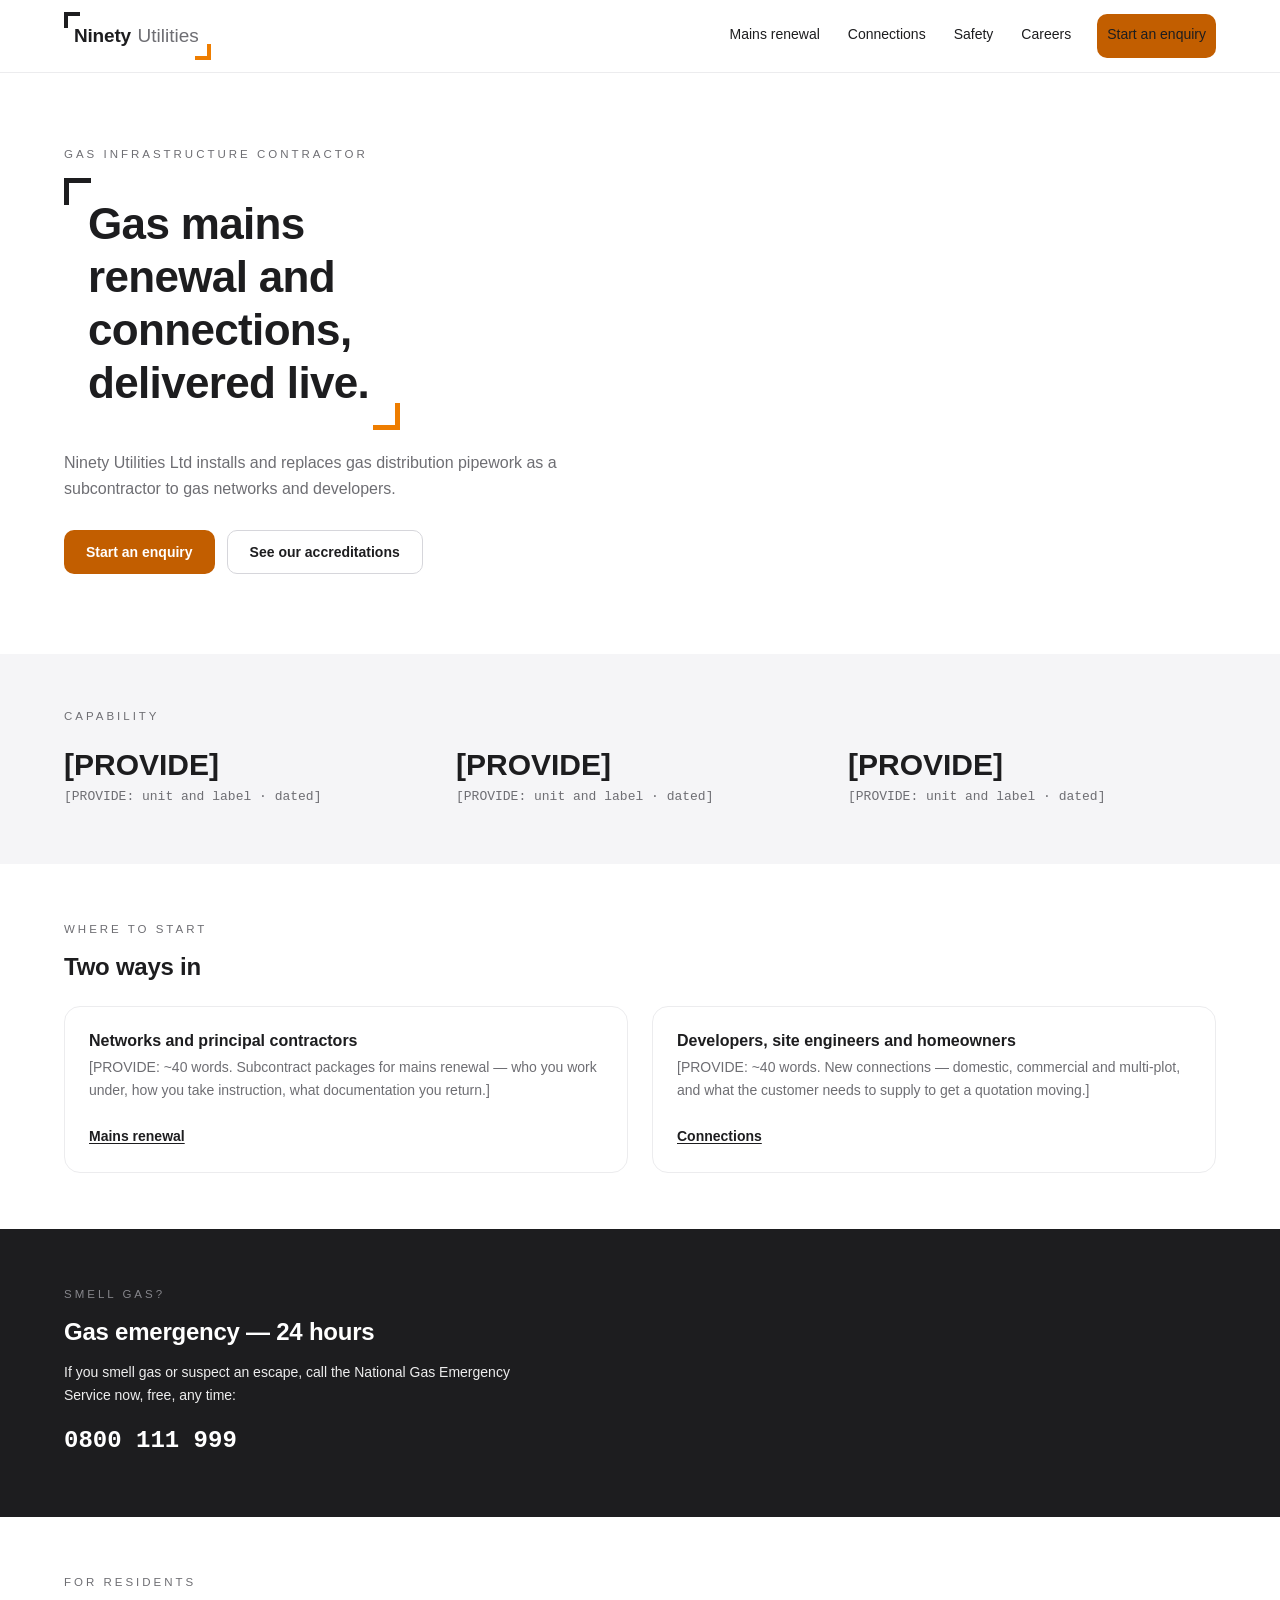
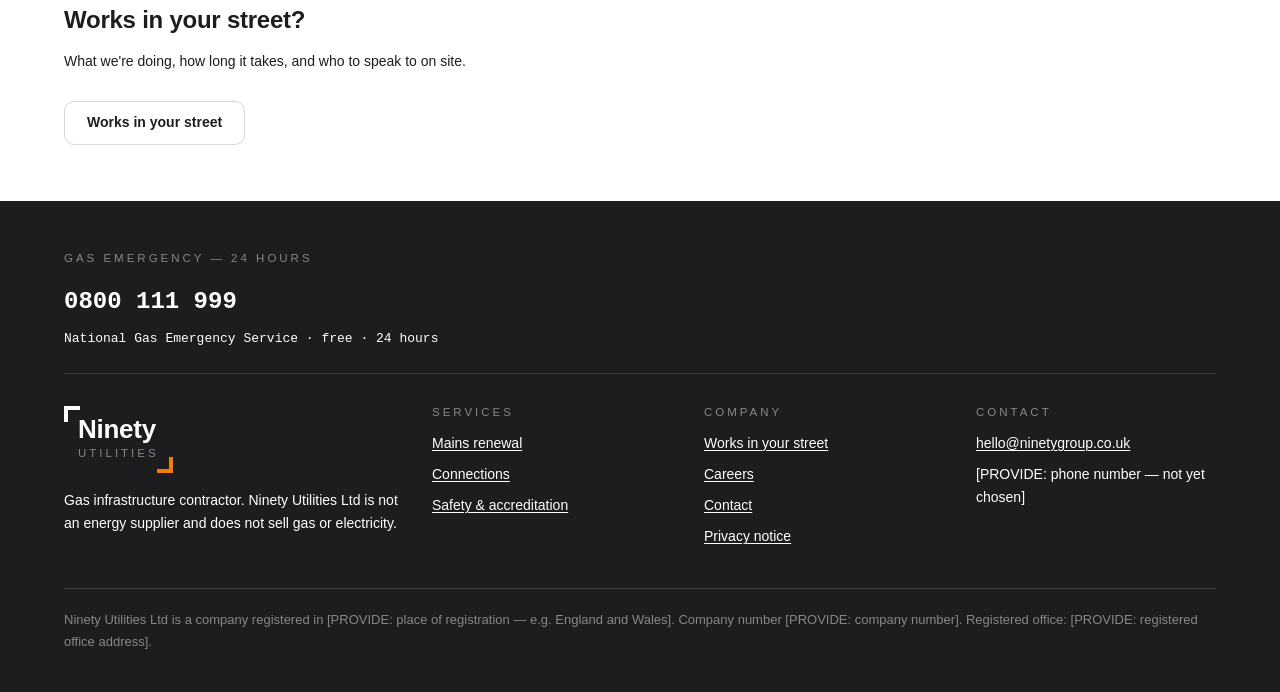
==== index.html @ c1c52b0f "Apply brand guidelines v1.0: corner mark, ink/orange palette, seven-page structure, hello@ mailbox C" ====
<!DOCTYPE html>
<html lang="en-GB">
<head>
  <meta charset="utf-8">
  <meta name="viewport" content="width=device-width, initial-scale=1">
  <title>Ninety Utilities Ltd — Gas Mains Renewal and Connections</title>
  <meta name="description" content="Ninety Utilities Ltd is a UK gas infrastructure contractor: gas mains renewal and new connections, delivered as a subcontractor to gas distribution networks and developers.">
  <link rel="canonical" href="https://ninetygroup.co.uk/">
  <link rel="icon" href="/assets/favicon.svg" type="image/svg+xml">
  <link rel="stylesheet" href="/styles.css">
  <meta property="og:type" content="website">
  <meta property="og:site_name" content="Ninety Utilities Ltd">
  <meta property="og:title" content="Ninety Utilities Ltd — Gas Mains Renewal and Connections">
  <meta property="og:description" content="UK gas infrastructure contractor: gas mains renewal and new connections, delivered as a subcontractor to gas distribution networks and developers.">
  <meta property="og:url" content="https://ninetygroup.co.uk/">
  <script type="application/ld+json">
  {
    "@context": "https://schema.org",
    "@type": "Organization",
    "name": "Ninety Utilities Ltd",
    "url": "https://ninetygroup.co.uk/",
    "email": "hello@ninetygroup.co.uk"
  }
  </script>
  <!-- JSON-LD deliberately minimal. Add "address", "telephone", "logo" and
       "legalName" once the registered office, phone number and logo files
       exist. No "sameAs" or membership claims without evidence. -->
</head>
<body>
  <a class="skip-link" href="#main">Skip to main content</a>

  <header class="site-header">
    <div class="wrap">
      <a class="lockup" href="/" aria-label="Ninety Utilities — home"><span class="n">Ninety</span><span class="u">Utilities</span></a>
      <nav class="site-nav" aria-label="Main">
        <a href="/mains-renewal.html">Mains renewal</a>
        <a href="/connections.html">Connections</a>
        <a href="/safety.html">Safety</a>
        <a href="/careers.html">Careers</a>
        <a class="btn" href="/contact.html">Start an enquiry</a>
      </nav>
    </div>
  </header>

  <main id="main">

    <!-- ============================================================
         HERO — corner-frame use 1 of 2 on this page.
         [PROVIDE: the one-line statement of what Ninety does. The
         sentence below is the example from the brand guidelines and
         is a PLACEHOLDER until you confirm it as real positioning.]
         ============================================================ -->
    <section class="hero" aria-labelledby="hero-heading">
      <div class="wrap">
        <span class="label">Gas infrastructure contractor</span>
        <div class="corner-frame">
          <h1 id="hero-heading">Gas mains renewal and connections, delivered live.</h1>
        </div>
        <p class="lead measure">
          <!-- PLACEHOLDER EXAMPLE — replace with confirmed positioning: -->
          Ninety Utilities Ltd installs and replaces gas distribution pipework
          as a subcontractor to gas networks and developers.
        </p>
        <div class="btn-row">
          <a class="btn" href="/contact.html">Start an enquiry</a>
          <a class="btn secondary" href="/safety.html">See our accreditations</a>
        </div>
      </div>
    </section>

    <!-- ============================================================
         CAPABILITY FIGURES — numerals in 800, unit/label in mono.
         [PROVIDE: 2–4 REAL, DATED figures — e.g. operatives on the
         books, diameters worked, depots. Brand rule: figures must be
         real and dated; no rounded-up marketing numbers. LEAVE THIS
         SECTION OUT ENTIRELY until real figures exist — do not launch
         with placeholders visible.]
         ============================================================ -->
    <section aria-labelledby="figures-heading">
      <div class="wrap">
        <h2 id="figures-heading" class="label" style="margin-bottom:0">Capability</h2>
        <div class="grid cols-3">
          <div class="figure">
            <span class="num">[PROVIDE]</span>
            <span class="unit">[PROVIDE: unit and label · dated]</span>
          </div>
          <div class="figure">
            <span class="num">[PROVIDE]</span>
            <span class="unit">[PROVIDE: unit and label · dated]</span>
          </div>
          <div class="figure">
            <span class="num">[PROVIDE]</span>
            <span class="unit">[PROVIDE: unit and label · dated]</span>
          </div>
        </div>
      </div>
    </section>

    <!-- ============================================================
         TWO AUDIENCE ROUTES — fixed structure per the brand guide:
         route a network operator / principal contractor one way, a
         site engineer / homeowner the other. ~40 words per card.
         ============================================================ -->
    <section class="white" aria-labelledby="routes-heading">
      <div class="wrap">
        <span class="label">Where to start</span>
        <h2 id="routes-heading">Two ways in</h2>
        <div class="grid">
          <article class="card">
            <h3>Networks and principal contractors</h3>
            <p>[PROVIDE: ~40 words. Subcontract packages for mains renewal —
               who you work under, how you take instruction, what documentation
               you return.]</p>
            <a class="cta" href="/mains-renewal.html">Mains renewal</a>
          </article>
          <article class="card">
            <h3>Developers, site engineers and homeowners</h3>
            <p>[PROVIDE: ~40 words. New connections — domestic, commercial and
               multi-plot, and what the customer needs to supply to get a
               quotation moving.]</p>
            <a class="cta" href="/connections.html">Connections</a>
          </article>
        </div>
      </div>
    </section>

    <!-- ============================================================
         EMERGENCY — the single ink section on this page.
         The escape number is the National Gas Emergency Service, not
         a company number; keep it labelled exactly that way.
         ============================================================ -->
    <section class="ink on-ink emergency" aria-labelledby="emergency-heading">
      <div class="wrap">
        <span class="label">Smell gas?</span>
        <h2 id="emergency-heading">Gas emergency — 24 hours</h2>
        <p class="measure">If you smell gas or suspect an escape, call the
           National Gas Emergency Service now, free, any time:</p>
        <p><a class="num" href="tel:0800111999">0800 111 999</a></p>
      </div>
    </section>

    <!-- Works in your street — public routing, ~30 words. -->
    <section class="white" aria-labelledby="street-heading">
      <div class="wrap">
        <span class="label">For residents</span>
        <h2 id="street-heading">Works in your street?</h2>
        <p class="measure">What we're doing, how long it takes, and who to
           speak to on site.</p>
        <div class="btn-row">
          <a class="btn secondary" href="/works.html">Works in your street</a>
        </div>
      </div>
    </section>

  </main>

  <footer class="site-footer on-ink">
    <div class="wrap">
      <div class="emergency escape">
        <span class="label">Gas emergency — 24 hours</span>
        <a class="num" href="tel:0800111999">0800 111 999</a>
        <p style="margin:6px 0 0" class="data">National Gas Emergency Service · free · 24 hours</p>
      </div>
      <div class="cols">
        <div>
          <a class="lockup stacked" href="/" aria-label="Ninety Utilities — home"><span class="n">Ninety</span><span class="u">Utilities</span></a>
          <p style="margin-top:16px">Gas infrastructure contractor.
             Ninety Utilities Ltd is not an energy supplier and does not sell
             gas or electricity.</p>
        </div>
        <nav aria-label="Footer — services">
          <h2>Services</h2>
          <ul>
            <li><a href="/mains-renewal.html">Mains renewal</a></li>
            <li><a href="/connections.html">Connections</a></li>
            <li><a href="/safety.html">Safety &amp; accreditation</a></li>
          </ul>
        </nav>
        <nav aria-label="Footer — company">
          <h2>Company</h2>
          <ul>
            <li><a href="/works.html">Works in your street</a></li>
            <li><a href="/careers.html">Careers</a></li>
            <li><a href="/contact.html">Contact</a></li>
            <li><a href="/privacy.html">Privacy notice</a></li>
          </ul>
        </nav>
        <div>
          <h2>Contact</h2>
          <ul>
            <li><a href="mailto:hello@ninetygroup.co.uk">hello@ninetygroup.co.uk</a></li>
            <li>[PROVIDE: phone number — not yet chosen]</li>
          </ul>
        </div>
      </div>
      <p class="statutory">
        Ninety Utilities Ltd is a company registered in
        [PROVIDE: place of registration — e.g. England and Wales].
        Company number [PROVIDE: company number].
        Registered office: [PROVIDE: registered office address].
      </p>
    </div>
  </footer>
  <script src="/assets/site.js" defer></script>
</body>
</html>
---- styles.css ----
/* =========================================================
   Ninety Utilities Ltd — site styles
   Implements the Ninety Utilities brand guidelines v1.0 (Aug 2026).
   Two ninety-degree corners frame the name: top-left ink,
   bottom-right orange — fixed pair, never a full box.
   No external fonts or CDNs: Hanken Grotesk / IBM Plex Mono are
   self-hosted from /assets/fonts (system fallbacks until added).
   ========================================================= */

/* ---- Fonts (self-hosted; safe fallbacks while files are absent) ---- */
@font-face {
  font-family: "Hanken Grotesk";
  src: url("/assets/fonts/HankenGrotesk-Variable.woff2") format("woff2");
  font-weight: 100 900;
  font-display: swap;
}
@font-face {
  font-family: "IBM Plex Mono";
  src: url("/assets/fonts/IBMPlexMono-Regular.woff2") format("woff2");
  font-weight: 400;
  font-display: swap;
}
@font-face {
  font-family: "IBM Plex Mono";
  src: url("/assets/fonts/IBMPlexMono-Medium.woff2") format("woff2");
  font-weight: 500;
  font-display: swap;
}

:root {
  /* Brand palette — guidelines §3. Orange is an emphasis budget:
     the corner, the primary button, a live status. Orange used AS TEXT
     or as a button fill is always Action (#C25E00), which passes AA. */
  --ink: #1d1d1f;
  --orange: #ee7d00;      /* mark + non-text accents only */
  --action: #c25e00;      /* buttons, orange text */
  --action-hover: #9a4a00;
  --text-2: #6e6e73;      /* secondary text */
  --page: #f5f5f7;        /* page background */
  --line: #ececee;        /* card borders, rules */
  --outline: #d6d6db;     /* secondary button outline */
  --card: #ffffff;
  --ink-text-2: #86868b;  /* secondary text on ink */

  --font-sans: "Hanken Grotesk", -apple-system, BlinkMacSystemFont,
    "Segoe UI", Arial, sans-serif;
  --font-mono: "IBM Plex Mono", ui-monospace, "SF Mono", Menlo, Consolas,
    monospace;

  --max: 1200px;
  --radius: 16px;
  --ease-mark: cubic-bezier(0.16, 1, 0.3, 1);
}

* { box-sizing: border-box; }

html { scroll-behavior: smooth; }
@media (prefers-reduced-motion: reduce) {
  html { scroll-behavior: auto; }
  *, *::before, *::after { transition: none !important; animation: none !important; }
}

body {
  margin: 0;
  font-family: var(--font-sans);
  font-size: 14px;
  font-weight: 400;
  line-height: 1.65;
  color: var(--ink);
  background: var(--page);
  -webkit-text-size-adjust: 100%;
}

/* ---- Type scale — guidelines §4 ---- */
h1, h2, h3 { margin: 0 0 0.6em; line-height: 1.2; }
h1 { font-size: 30px; font-weight: 800; letter-spacing: -0.01em; }
h2 { font-size: 24px; font-weight: 700; letter-spacing: -0.01em; }
h3 { font-size: 16px; font-weight: 700; }
p  { margin: 0 0 1em; }
p:last-child { margin-bottom: 0; }

/* Body copy never wider than 34em, left-aligned, never justified. */
.measure { max-width: 34em; text-align: left; }

/* The tracked-uppercase label — the one typographic signature. */
.label {
  display: block;
  font-size: 11.5px;
  font-weight: 500;
  letter-spacing: 0.26em;
  text-transform: uppercase;
  color: var(--text-2);
  margin-bottom: 0.9rem;
}
.on-ink .label { color: var(--ink-text-2); }

/* Data treatment: anything referenced or measured is mono. */
.data { font-family: var(--font-mono); font-size: 13px; }

a { color: var(--ink); text-decoration-thickness: 1px; text-underline-offset: 2px; }
a:hover { text-decoration-thickness: 2px; }
.on-ink a { color: #fff; }

/* Visible focus ring in brand orange — never removed. */
:focus-visible {
  outline: 3px solid var(--orange);
  outline-offset: 2px;
  border-radius: 2px;
}

/* ---- Skip link ---- */
.skip-link {
  position: absolute;
  left: -9999px;
  top: 0;
  background: var(--ink);
  color: #fff;
  padding: 0.6rem 1rem;
  z-index: 30;
}
.skip-link:focus { left: 0.5rem; top: 0.5rem; }

/* ---- Layout ---- */
.wrap {
  max-width: var(--max);
  margin-inline: auto;
  padding-inline: 24px;
}

/* =========================================================
   The mark. Corners are built in CSS: fixed pair, top-left
   ink and bottom-right orange. Never add the other two.
   ========================================================= */
.lockup {
  position: relative;
  display: inline-block;
  text-decoration: none;
  padding: 8px 12px 8px 10px;
  white-space: nowrap;
}
.lockup .n { font-weight: 800; font-size: 19px; letter-spacing: -0.01em; color: var(--ink); }
.lockup .u { font-weight: 400; font-size: 19px; color: var(--text-2); margin-left: 0.35em; }
.lockup::before,
.lockup::after { content: ""; position: absolute; width: 12px; height: 12px; }
.lockup::before {
  top: 0; left: 0;
  border-top: 4px solid var(--ink);
  border-left: 4px solid var(--ink);
}
.lockup::after {
  bottom: 0; right: 0;
  border-bottom: 4px solid var(--orange);
  border-right: 4px solid var(--orange);
}
/* Reversed lockup on ink: top-left corner white, Utilities mid grey,
   orange unchanged. */
.on-ink .lockup .n { color: #fff; }
.on-ink .lockup .u { color: var(--ink-text-2); }
.on-ink .lockup::before { border-color: #fff; }

/* Stacked lockup (footer). */
.lockup.stacked { white-space: normal; text-align: left; padding: 10px 14px; }
.lockup.stacked .n { display: block; font-size: 26px; line-height: 1; }
.lockup.stacked .u {
  display: block; margin: 2px 0 0;
  font-size: 11.5px; font-weight: 500;
  letter-spacing: 0.26em; text-transform: uppercase;
}

/* The corner device as a framing element — at most twice per page. */
.corner-frame { position: relative; padding: 20px 24px; }
.corner-frame::before,
.corner-frame::after { content: ""; position: absolute; width: 22px; height: 22px; }
.corner-frame::before {
  top: 0; left: 0;
  border-top: 5px solid var(--ink);
  border-left: 5px solid var(--ink);
}
.corner-frame::after {
  bottom: 0; right: 0;
  border-bottom: 5px solid var(--orange);
  border-right: 5px solid var(--orange);
}
.on-ink .corner-frame::before { border-color: #fff; }

/* =========================================================
   Header — 72px, white, horizontal lockup left, links + one
   Action button right. Solid ink on scroll (no transparency).
   ========================================================= */
.site-header {
  position: sticky;
  top: 0;
  z-index: 20;
  background: var(--card);
  border-bottom: 1px solid var(--line);
  transition: background 120ms linear;
}
.site-header .wrap {
  min-height: 72px;
  display: flex;
  flex-wrap: wrap;
  align-items: center;
  justify-content: space-between;
  gap: 4px 24px;
  padding-block: 6px;
}
.site-nav { display: flex; flex-wrap: wrap; align-items: center; gap: 2px 8px; }
.site-nav a {
  display: inline-flex;
  align-items: center;
  min-height: 44px;
  padding: 0 10px;
  text-decoration: none;
  color: var(--ink);
  font-weight: 500;
  border-bottom: 2px solid transparent;
}
.site-nav a:hover { border-bottom-color: var(--outline); }
.site-nav a[aria-current="page"] { border-bottom-color: var(--orange); }
.site-nav .btn { margin-left: 8px; }

/* Ink header once scrolled — toggled by /assets/site.js. */
.site-header.scrolled { background: var(--ink); border-bottom-color: var(--ink); }
.site-header.scrolled .site-nav a { color: #fff; }
.site-header.scrolled .lockup .n { color: #fff; }
.site-header.scrolled .lockup .u { color: var(--ink-text-2); }
.site-header.scrolled .lockup::before { border-color: #fff; }

/* ---- Sections: alternate white and page grey; at most one ink. ---- */
section { padding-block: 56px; }
section.white { background: var(--card); }
section.ink, .on-ink { background: var(--ink); color: #fff; }
section.ink .measure, .page-intro p { color: rgba(255, 255, 255, 0.92); }

.page-intro { background: var(--ink); color: #fff; padding-block: 48px 56px; }
.page-intro h1 { color: #fff; margin-bottom: 0.3em; }
.page-intro p { max-width: 34em; margin: 0; }
.page-intro .label { color: var(--ink-text-2); }

/* ---- Hero — the only place type runs above 24px. ---- */
.hero { padding-block: 72px 80px; background: var(--card); }
.hero .corner-frame { max-width: 24em; }
.hero h1 {
  font-size: clamp(30px, 4.5vw, 44px);
  font-weight: 800;
  letter-spacing: -0.015em;
  margin: 0;
}
.hero .lead { margin-top: 20px; color: var(--text-2); font-size: 16px; }

/* ---- Cards ---- */
.grid { display: grid; gap: 24px; margin-top: 24px; }
@media (min-width: 640px)  { .grid { grid-template-columns: repeat(2, 1fr); } }
@media (min-width: 960px)  { .grid.cols-3 { grid-template-columns: repeat(3, 1fr); } }

.card {
  background: var(--card);
  border: 1px solid var(--line);
  border-radius: var(--radius);
  padding: 24px;
}
.card h3 { margin-bottom: 0.4em; }
.card p { color: var(--text-2); }
.card .cta { display: inline-block; margin-top: 8px; font-weight: 700; }

/* Capability figure: numeral in 800, unit/label in mono beneath.
   Figures must be real and dated — no rounded-up marketing numbers. */
.figure .num { font-size: 30px; font-weight: 800; line-height: 1.1; }
.figure .unit { display: block; margin-top: 4px; font-family: var(--font-mono); font-size: 13px; color: var(--text-2); }

/* ---- Buttons — one primary per view. ---- */
.btn {
  display: inline-flex;
  align-items: center;
  justify-content: center;
  min-height: 44px;
  padding: 0 22px;
  border: 0;
  border-radius: 10px;
  background: var(--action);
  color: #fff;
  font-family: var(--font-sans);
  font-size: 14px;
  font-weight: 700;
  text-decoration: none;
  cursor: pointer;
  transition: background 120ms linear;
}
.btn:hover { background: var(--action-hover); }
.btn.secondary {
  background: transparent;
  color: var(--ink);
  border: 1px solid var(--outline);
}
.btn.secondary:hover { background: var(--page); }
.on-ink .btn.secondary, .site-header.scrolled .btn.secondary,
.page-intro .btn.secondary {
  color: #fff; border-color: rgba(255, 255, 255, 0.4);
}
.btn-row { display: flex; flex-wrap: wrap; gap: 12px; margin-top: 28px; }

/* ---- Fact lists (safety page, contact details) ---- */
.fact-list { margin: 24px 0 0; }
.fact-list > div { border-top: 1px solid var(--line); padding: 16px 0; }
.fact-list dt { font-weight: 700; margin-bottom: 4px; }
.fact-list dd { margin: 0; color: var(--text-2); max-width: 34em; }
.on-ink .fact-list > div { border-top-color: #3a3a3f; }
.on-ink .fact-list dd { color: var(--ink-text-2); }

/* ---- Accreditations placeholder slots ---- */
.accreditations { display: flex; flex-wrap: wrap; gap: 16px; margin-top: 24px; }
.accreditation-slot {
  flex: 1 1 150px;
  min-height: 90px;
  border: 1px dashed var(--outline);
  border-radius: var(--radius);
  display: flex;
  align-items: center;
  justify-content: center;
  color: var(--text-2);
  font-family: var(--font-mono);
  font-size: 13px;
  text-align: center;
  padding: 8px;
}

/* ---- Emergency block (the one ink section per page that uses it) ---- */
.emergency .num {
  font-size: 24px;
  font-weight: 800;
  color: #fff;
  font-family: var(--font-mono);
  text-decoration: none;
}
.emergency .num:hover { text-decoration: underline; }

/* ---- Forms — one column, labels above, errors under fields. ---- */
form { max-width: 34em; }
.field { margin-bottom: 20px; }
label { display: block; font-weight: 700; margin-bottom: 6px; }
.hint { display: block; font-weight: 400; font-size: 12px; color: var(--text-2); margin-bottom: 6px; }
input[type="text"],
input[type="email"],
input[type="tel"],
textarea {
  width: 100%;
  min-height: 44px;
  font: inherit;
  color: var(--ink);
  background: var(--card);
  border: 1px solid var(--outline);
  border-radius: 10px;
  padding: 10px 14px;
}
textarea { min-height: 150px; resize: vertical; }

/* Honeypot — off-canvas, humans never see it. */
.hp-field {
  position: absolute !important;
  left: -9999px !important;
  width: 1px; height: 1px;
  overflow: hidden;
}

/* Form status messages (revealed via :target — works without JS). */
.form-status { display: none; border: 1px solid; border-radius: 10px; padding: 16px 20px; margin-bottom: 24px; }
.form-status:target { display: block; }
.form-status.ok  { border-color: #2e7d32; background: #cfeeda; color: #1e4620; }
.form-status.err { border-color: #c0301a; background: #fbd8cf; color: #5f1a16; }

/* ---- Footer — ink, reversed lockup, escape line, link columns. ---- */
.site-footer { padding-block: 48px 40px; font-size: 14px; }
.site-footer .cols {
  display: grid;
  gap: 32px;
  padding-top: 32px;
}
@media (min-width: 768px) {
  .site-footer .cols { grid-template-columns: 1.4fr 1fr 1fr 1fr; }
}
.site-footer h2 {
  font-size: 11.5px;
  font-weight: 500;
  letter-spacing: 0.26em;
  text-transform: uppercase;
  color: var(--ink-text-2);
  margin-bottom: 12px;
}
.site-footer ul { list-style: none; margin: 0; padding: 0; }
.site-footer li { margin-bottom: 8px; }
.site-footer a { color: #fff; }
.site-footer .escape {
  border-bottom: 1px solid #3a3a3f;
  padding-bottom: 24px;
}
.statutory {
  border-top: 1px solid #3a3a3f;
  margin-top: 32px;
  padding-top: 20px;
  color: var(--ink-text-2);
  font-size: 13px;
}

/* ---- Tables (careers, works) ---- */
.table-scroll { overflow-x: auto; }
table { border-collapse: collapse; width: 100%; margin-top: 16px; }
th, td { text-align: left; padding: 10px 16px 10px 0; border-bottom: 1px solid var(--line); vertical-align: top; }
th { font-size: 11.5px; font-weight: 500; letter-spacing: 0.26em; text-transform: uppercase; color: var(--text-2); }

/* ---- 404 ---- */
.error-page { padding-block: 80px; background: var(--card); }

@media print {
  .site-header, .site-footer, .btn-row { display: none; }
  body { background: #fff; color: #000; }
}
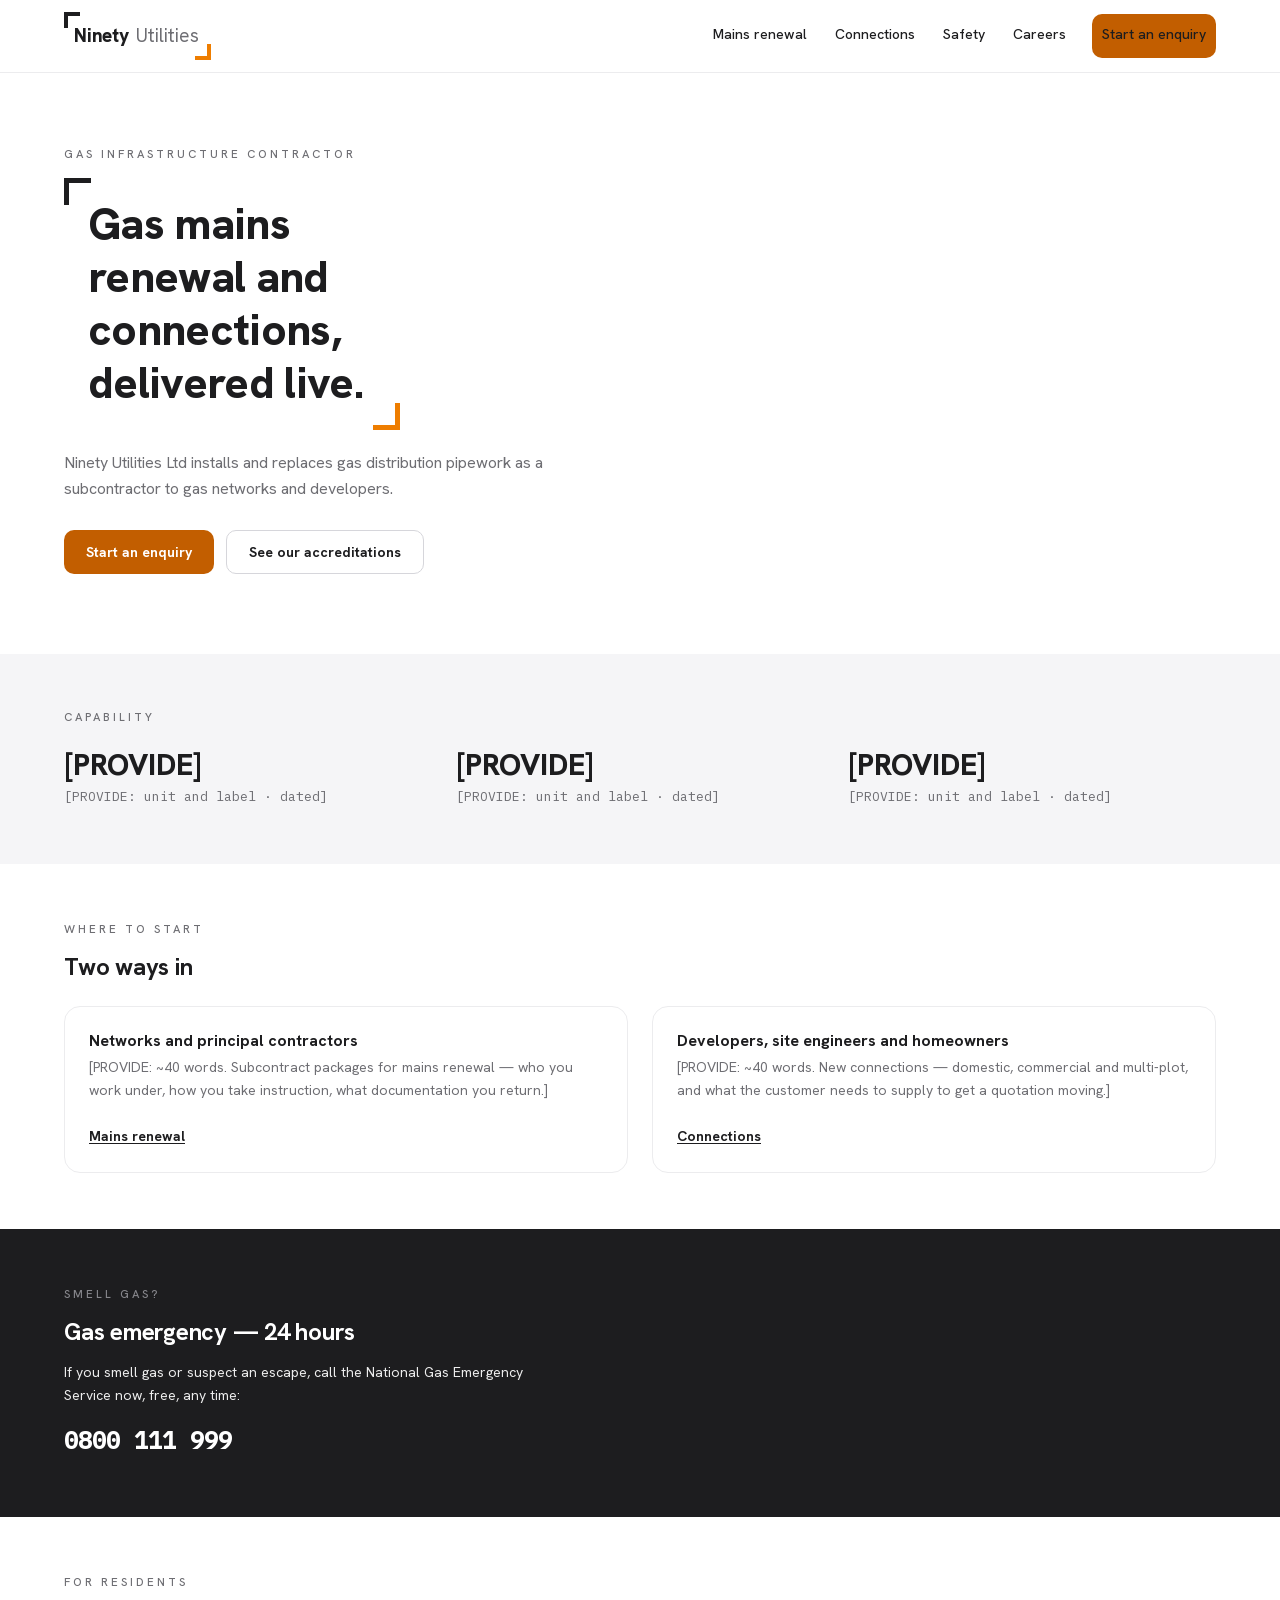
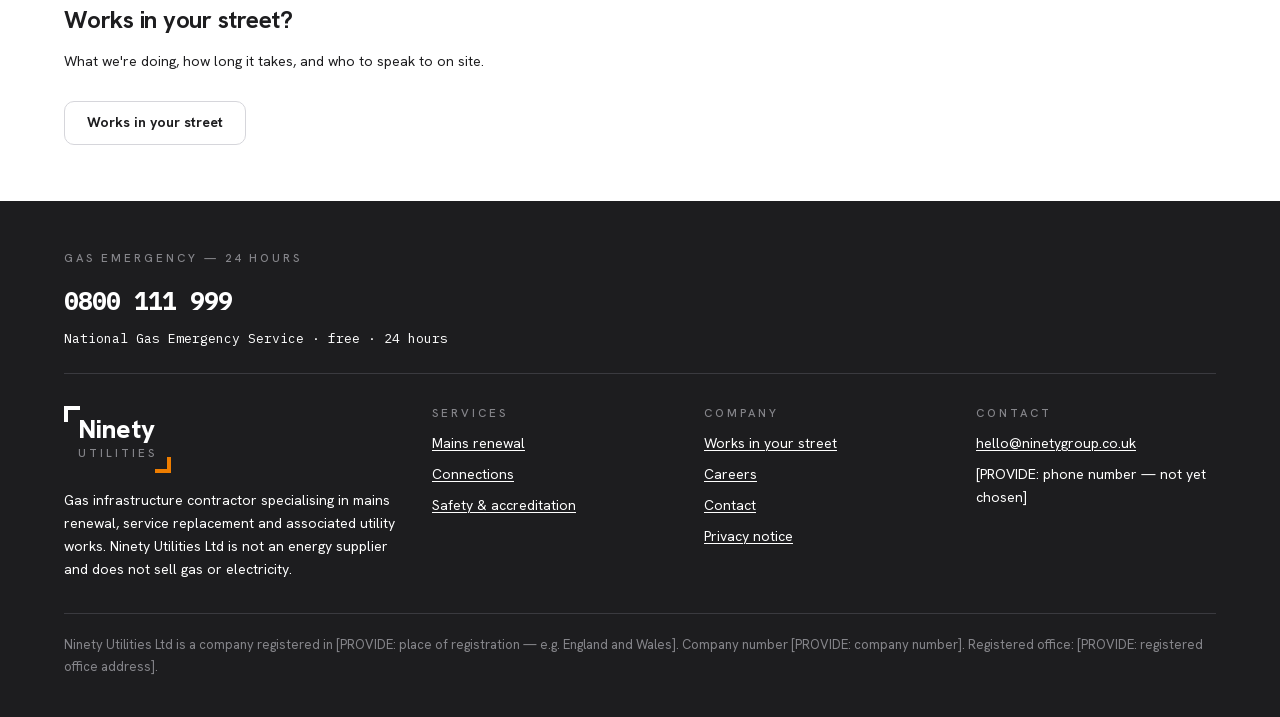
==== commit 50de3f2b: "Mains renewal: real copy in; footer strapline updated site-wide Co-Authored-By: Claude Fable 5 <nore" ====
--- a/index.html
+++ b/index.html
@@ -164,9 +164,10 @@
       <div class="cols">
         <div>
           <a class="lockup stacked" href="/" aria-label="Ninety Utilities — home"><span class="n">Ninety</span><span class="u">Utilities</span></a>
-          <p style="margin-top:16px">Gas infrastructure contractor.
-             Ninety Utilities Ltd is not an energy supplier and does not sell
-             gas or electricity.</p>
+          <p style="margin-top:16px">Gas infrastructure contractor
+             specialising in mains renewal, service replacement and
+             associated utility works. Ninety Utilities Ltd is not an energy
+             supplier and does not sell gas or electricity.</p>
         </div>
         <nav aria-label="Footer — services">
           <h2>Services</h2>
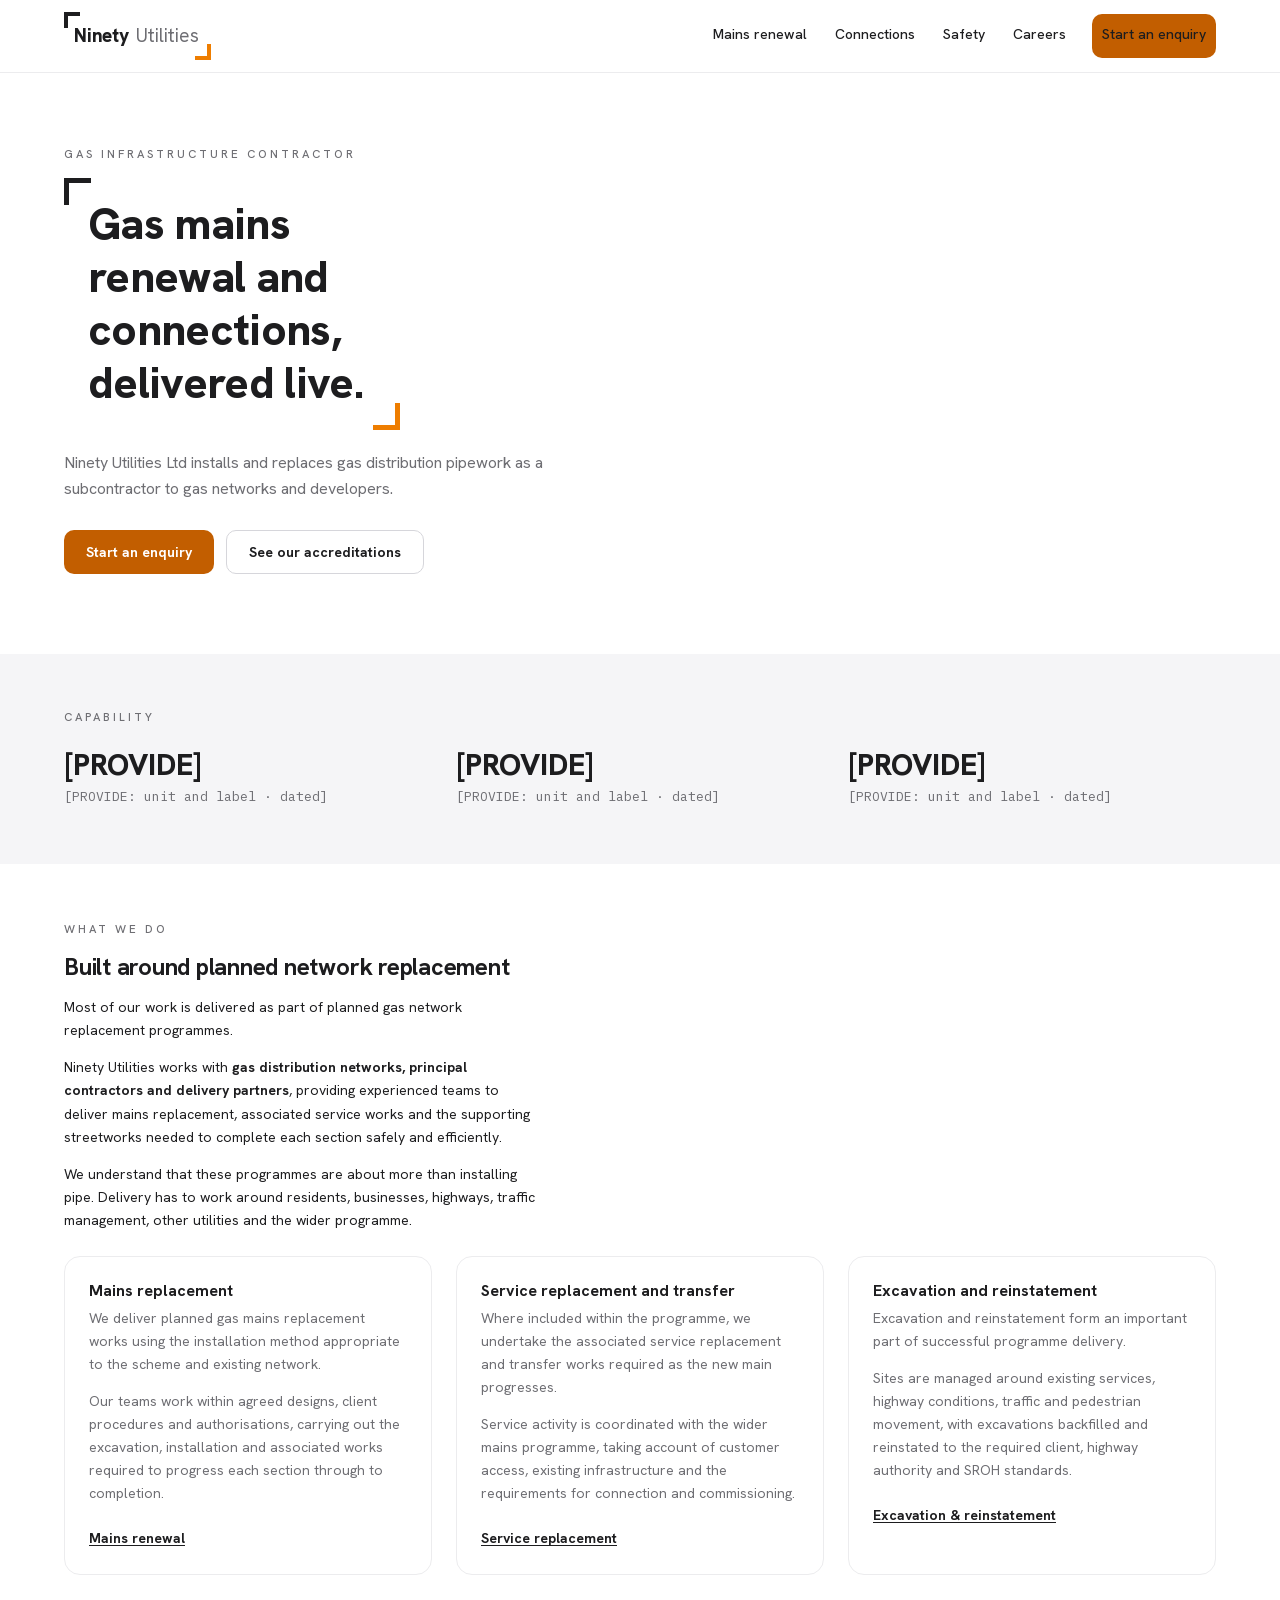
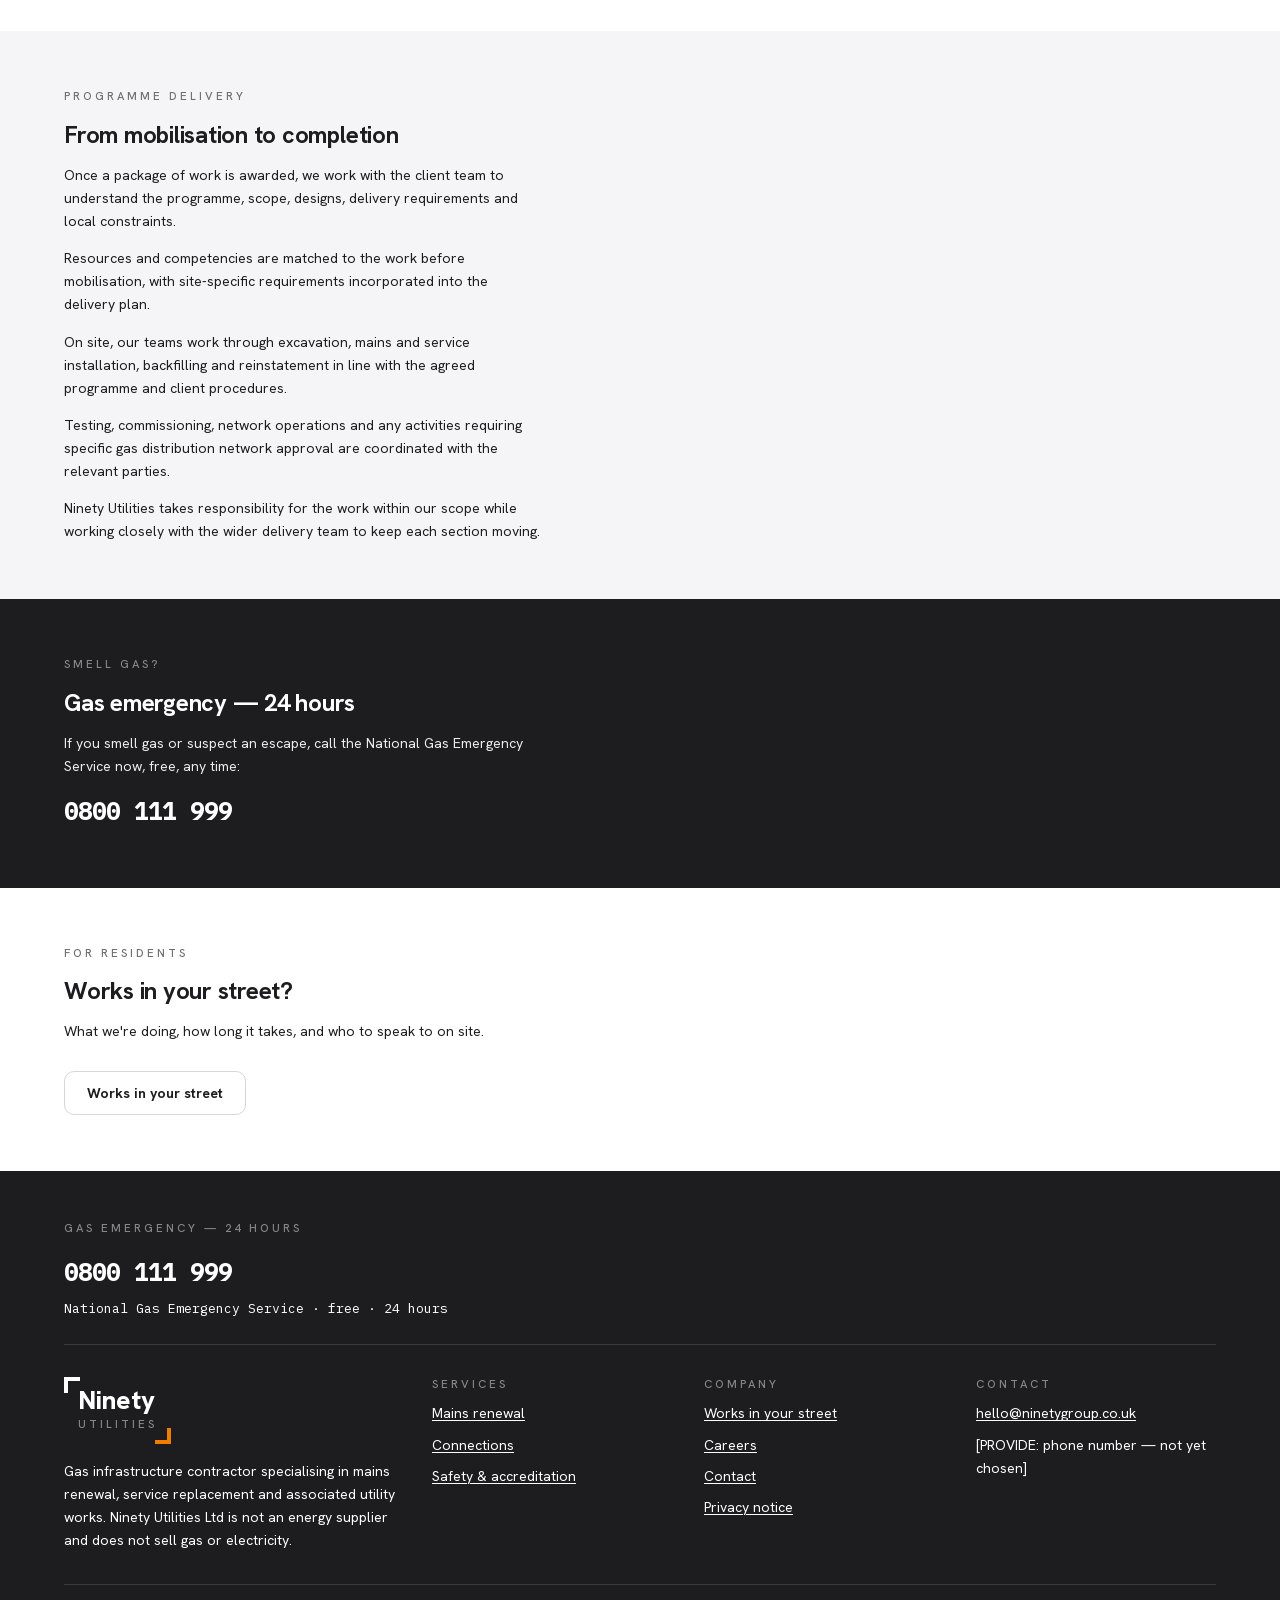
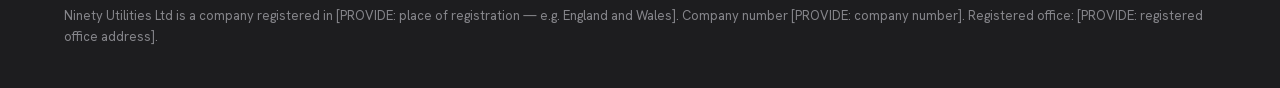
==== commit 88347f72: "Homepage: real what-we-do and programme-delivery copy Co-Authored-By: Claude Fable 5 <noreply@anthro" ====
--- a/index.html
+++ b/index.html
@@ -96,30 +96,80 @@
       </div>
     </section>
 
-    <!-- ============================================================
-         TWO AUDIENCE ROUTES — fixed structure per the brand guide:
-         route a network operator / principal contractor one way, a
-         site engineer / homeowner the other. ~40 words per card.
-         ============================================================ -->
-    <section class="white" aria-labelledby="routes-heading">
-      <div class="wrap">
-        <span class="label">Where to start</span>
-        <h2 id="routes-heading">Two ways in</h2>
-        <div class="grid">
+    <section class="white" aria-labelledby="what-heading">
+      <div class="wrap">
+        <span class="label">What we do</span>
+        <h2 id="what-heading">Built around planned network replacement</h2>
+        <div class="measure">
+          <p>Most of our work is delivered as part of planned gas network
+             replacement programmes.</p>
+          <p>Ninety Utilities works with <strong>gas distribution networks,
+             principal contractors and delivery partners</strong>, providing
+             experienced teams to deliver mains replacement, associated
+             service works and the supporting streetworks needed to complete
+             each section safely and efficiently.</p>
+          <p>We understand that these programmes are about more than
+             installing pipe. Delivery has to work around residents,
+             businesses, highways, traffic management, other utilities and
+             the wider programme.</p>
+        </div>
+        <div class="grid cols-3">
           <article class="card">
-            <h3>Networks and principal contractors</h3>
-            <p>[PROVIDE: ~40 words. Subcontract packages for mains renewal —
-               who you work under, how you take instruction, what documentation
-               you return.]</p>
+            <h3>Mains replacement</h3>
+            <p>We deliver planned gas mains replacement works using the
+               installation method appropriate to the scheme and existing
+               network.</p>
+            <p>Our teams work within agreed designs, client procedures and
+               authorisations, carrying out the excavation, installation and
+               associated works required to progress each section through to
+               completion.</p>
             <a class="cta" href="/mains-renewal.html">Mains renewal</a>
           </article>
           <article class="card">
-            <h3>Developers, site engineers and homeowners</h3>
-            <p>[PROVIDE: ~40 words. New connections — domestic, commercial and
-               multi-plot, and what the customer needs to supply to get a
-               quotation moving.]</p>
-            <a class="cta" href="/connections.html">Connections</a>
+            <h3>Service replacement and transfer</h3>
+            <p>Where included within the programme, we undertake the
+               associated service replacement and transfer works required as
+               the new main progresses.</p>
+            <p>Service activity is coordinated with the wider mains
+               programme, taking account of customer access, existing
+               infrastructure and the requirements for connection and
+               commissioning.</p>
+            <a class="cta" href="/mains-renewal.html#services-heading">Service replacement</a>
           </article>
+          <article class="card">
+            <h3>Excavation and reinstatement</h3>
+            <p>Excavation and reinstatement form an important part of
+               successful programme delivery.</p>
+            <p>Sites are managed around existing services, highway
+               conditions, traffic and pedestrian movement, with excavations
+               backfilled and reinstated to the required client, highway
+               authority and SROH standards.</p>
+            <a class="cta" href="/mains-renewal.html#excavation-heading">Excavation &amp; reinstatement</a>
+          </article>
+        </div>
+      </div>
+    </section>
+
+    <section aria-labelledby="programme-heading">
+      <div class="wrap">
+        <span class="label">Programme delivery</span>
+        <h2 id="programme-heading">From mobilisation to completion</h2>
+        <div class="measure">
+          <p>Once a package of work is awarded, we work with the client team
+             to understand the programme, scope, designs, delivery
+             requirements and local constraints.</p>
+          <p>Resources and competencies are matched to the work before
+             mobilisation, with site-specific requirements incorporated into
+             the delivery plan.</p>
+          <p>On site, our teams work through excavation, mains and service
+             installation, backfilling and reinstatement in line with the
+             agreed programme and client procedures.</p>
+          <p>Testing, commissioning, network operations and any activities
+             requiring specific gas distribution network approval are
+             coordinated with the relevant parties.</p>
+          <p>Ninety Utilities takes responsibility for the work within our
+             scope while working closely with the wider delivery team to keep
+             each section moving.</p>
         </div>
       </div>
     </section>
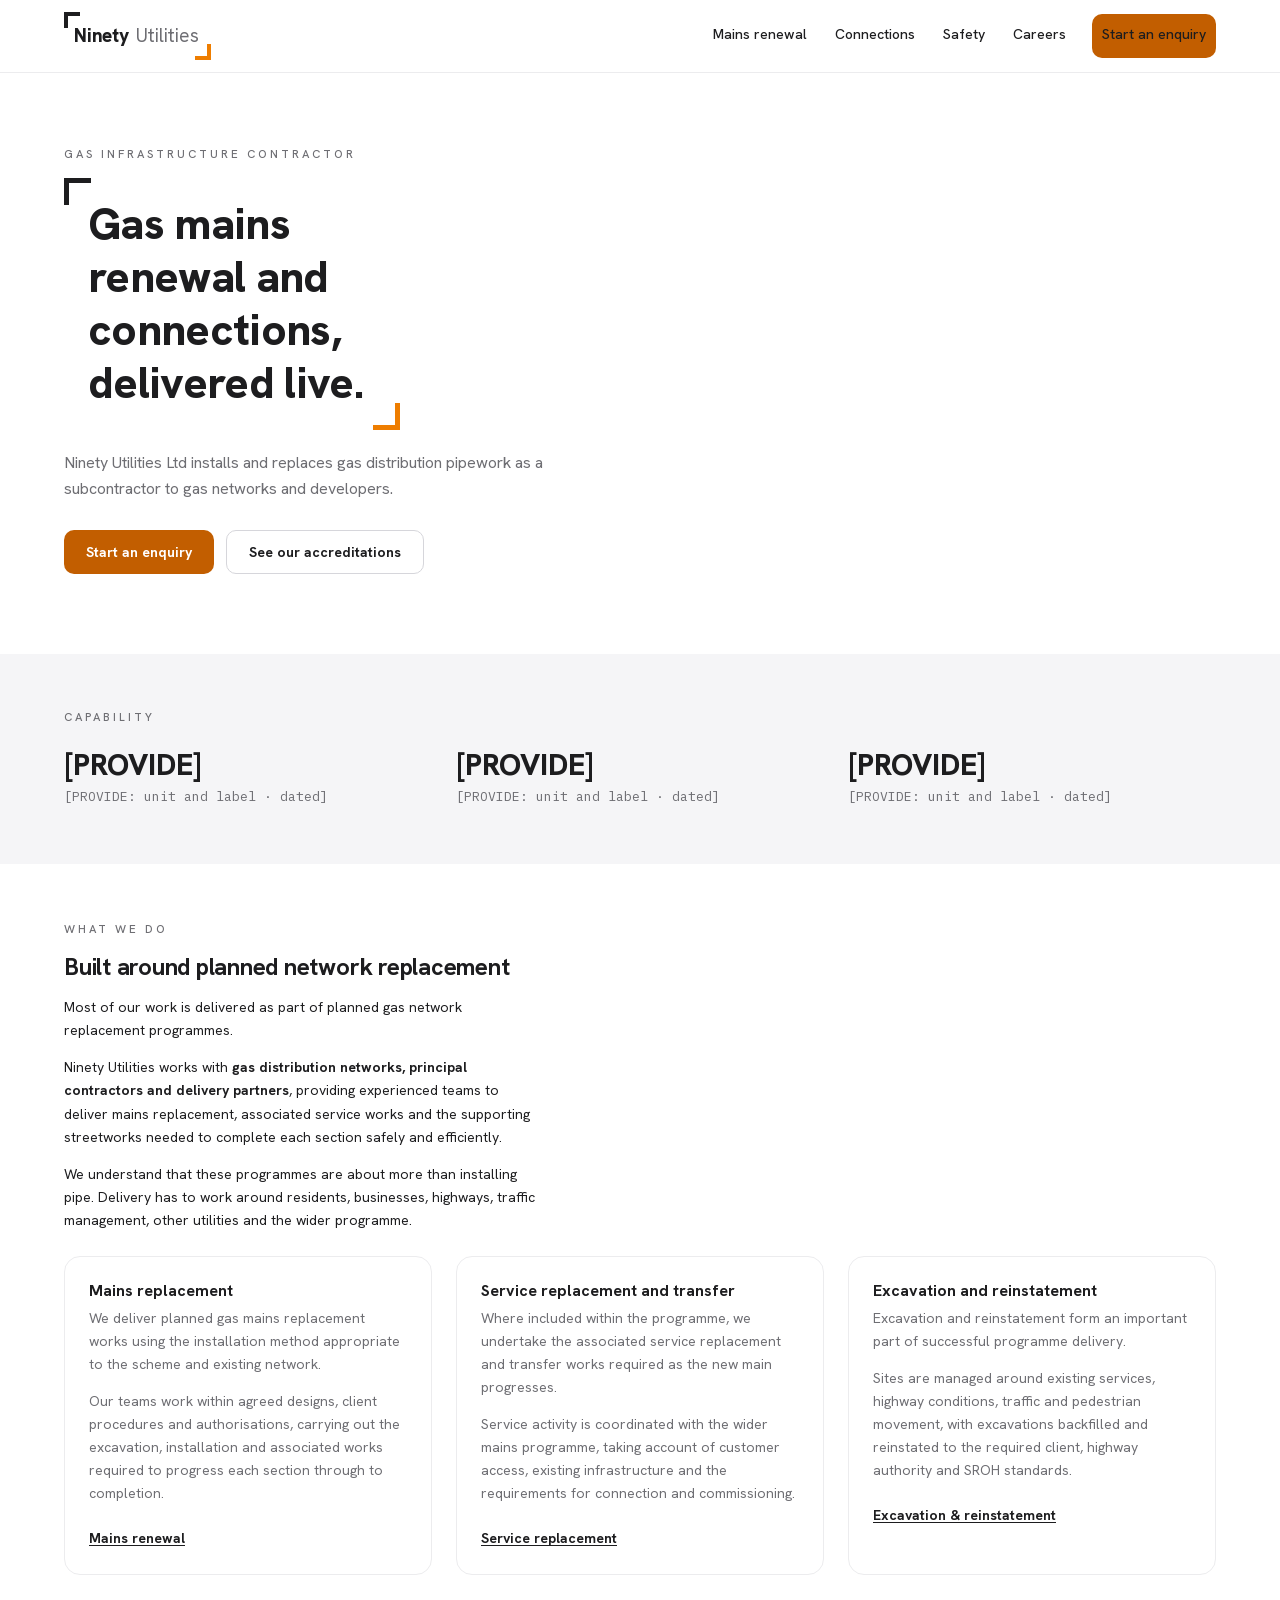
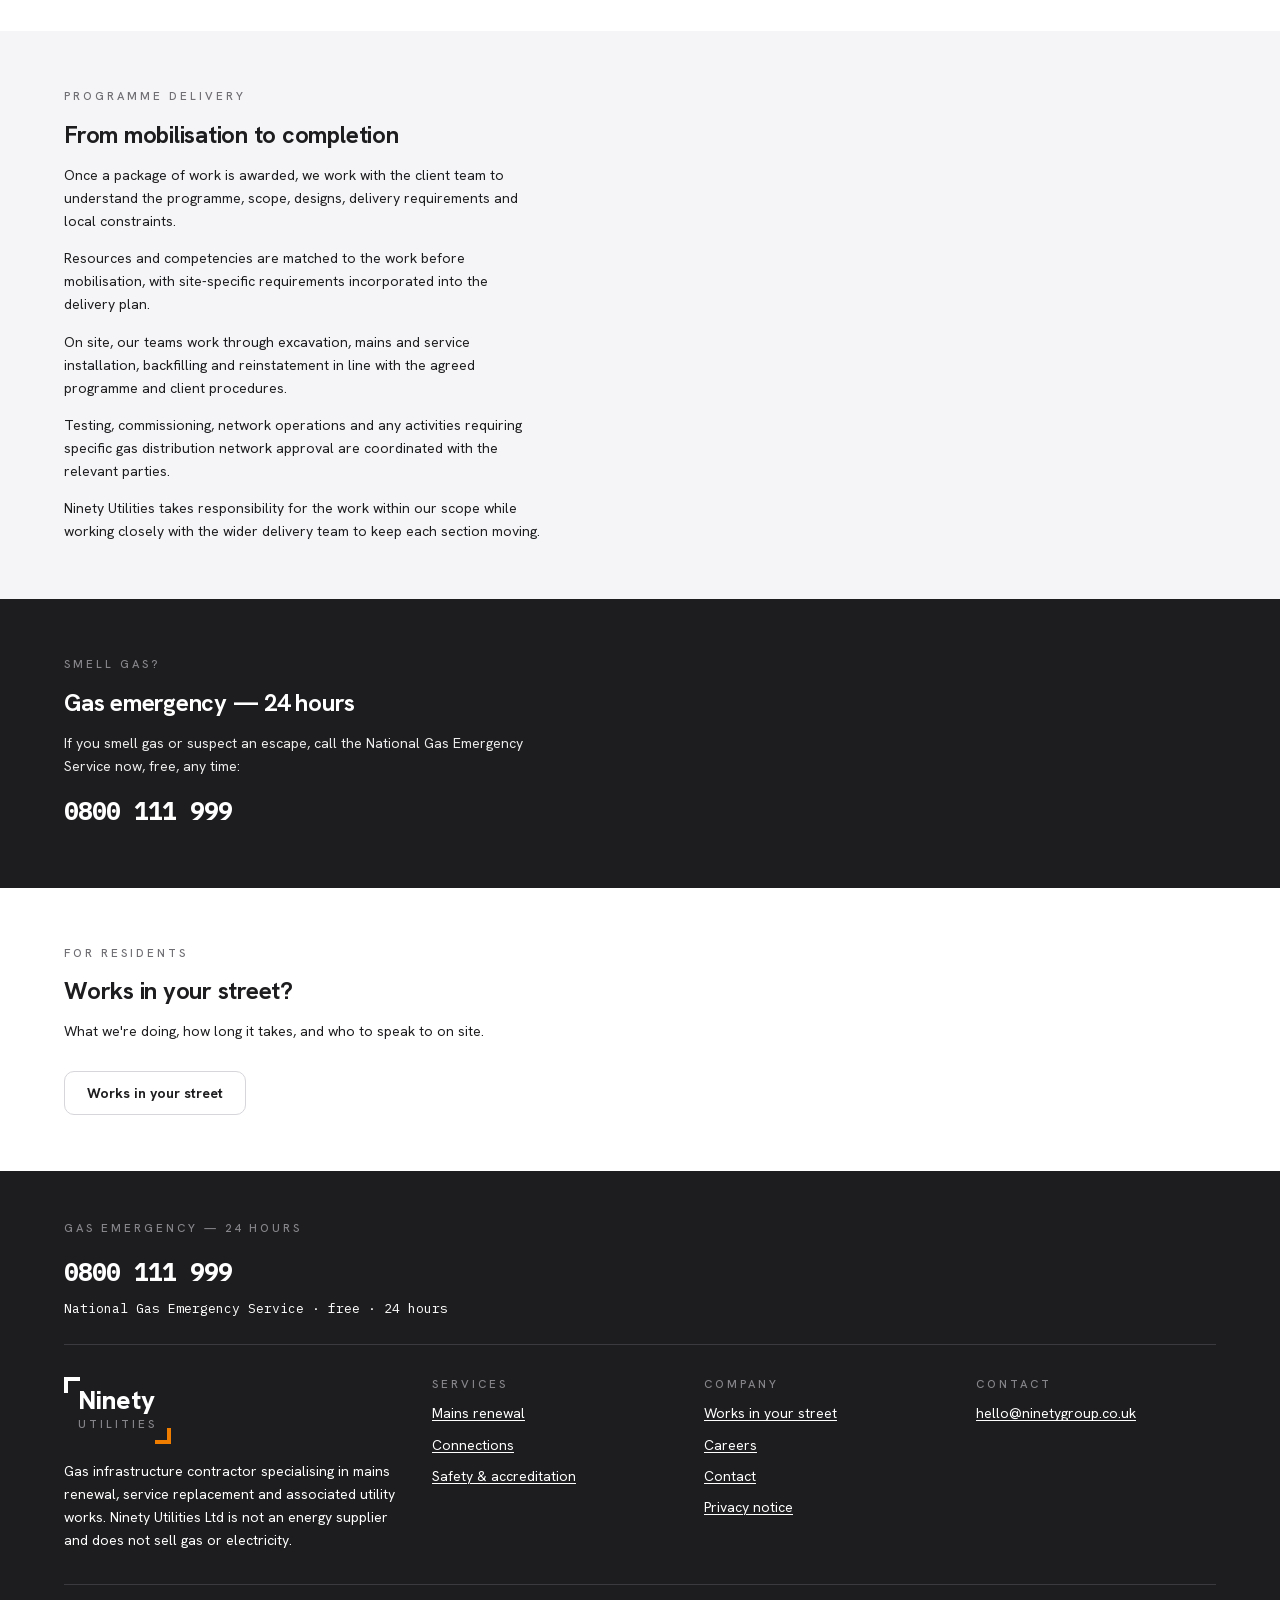
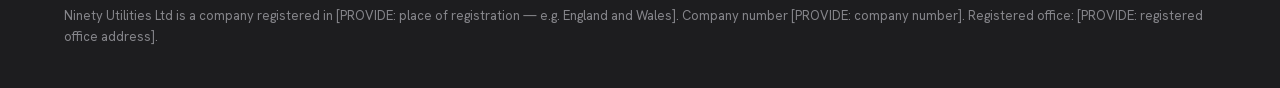
==== commit 5cc0c3e4: "Safety: digital management & assurance; Careers: real copy; remove phone/address placeholders site-w" ====
--- a/index.html
+++ b/index.html
@@ -240,7 +240,6 @@
           <h2>Contact</h2>
           <ul>
             <li><a href="mailto:hello@ninetygroup.co.uk">hello@ninetygroup.co.uk</a></li>
-            <li>[PROVIDE: phone number — not yet chosen]</li>
           </ul>
         </div>
       </div>
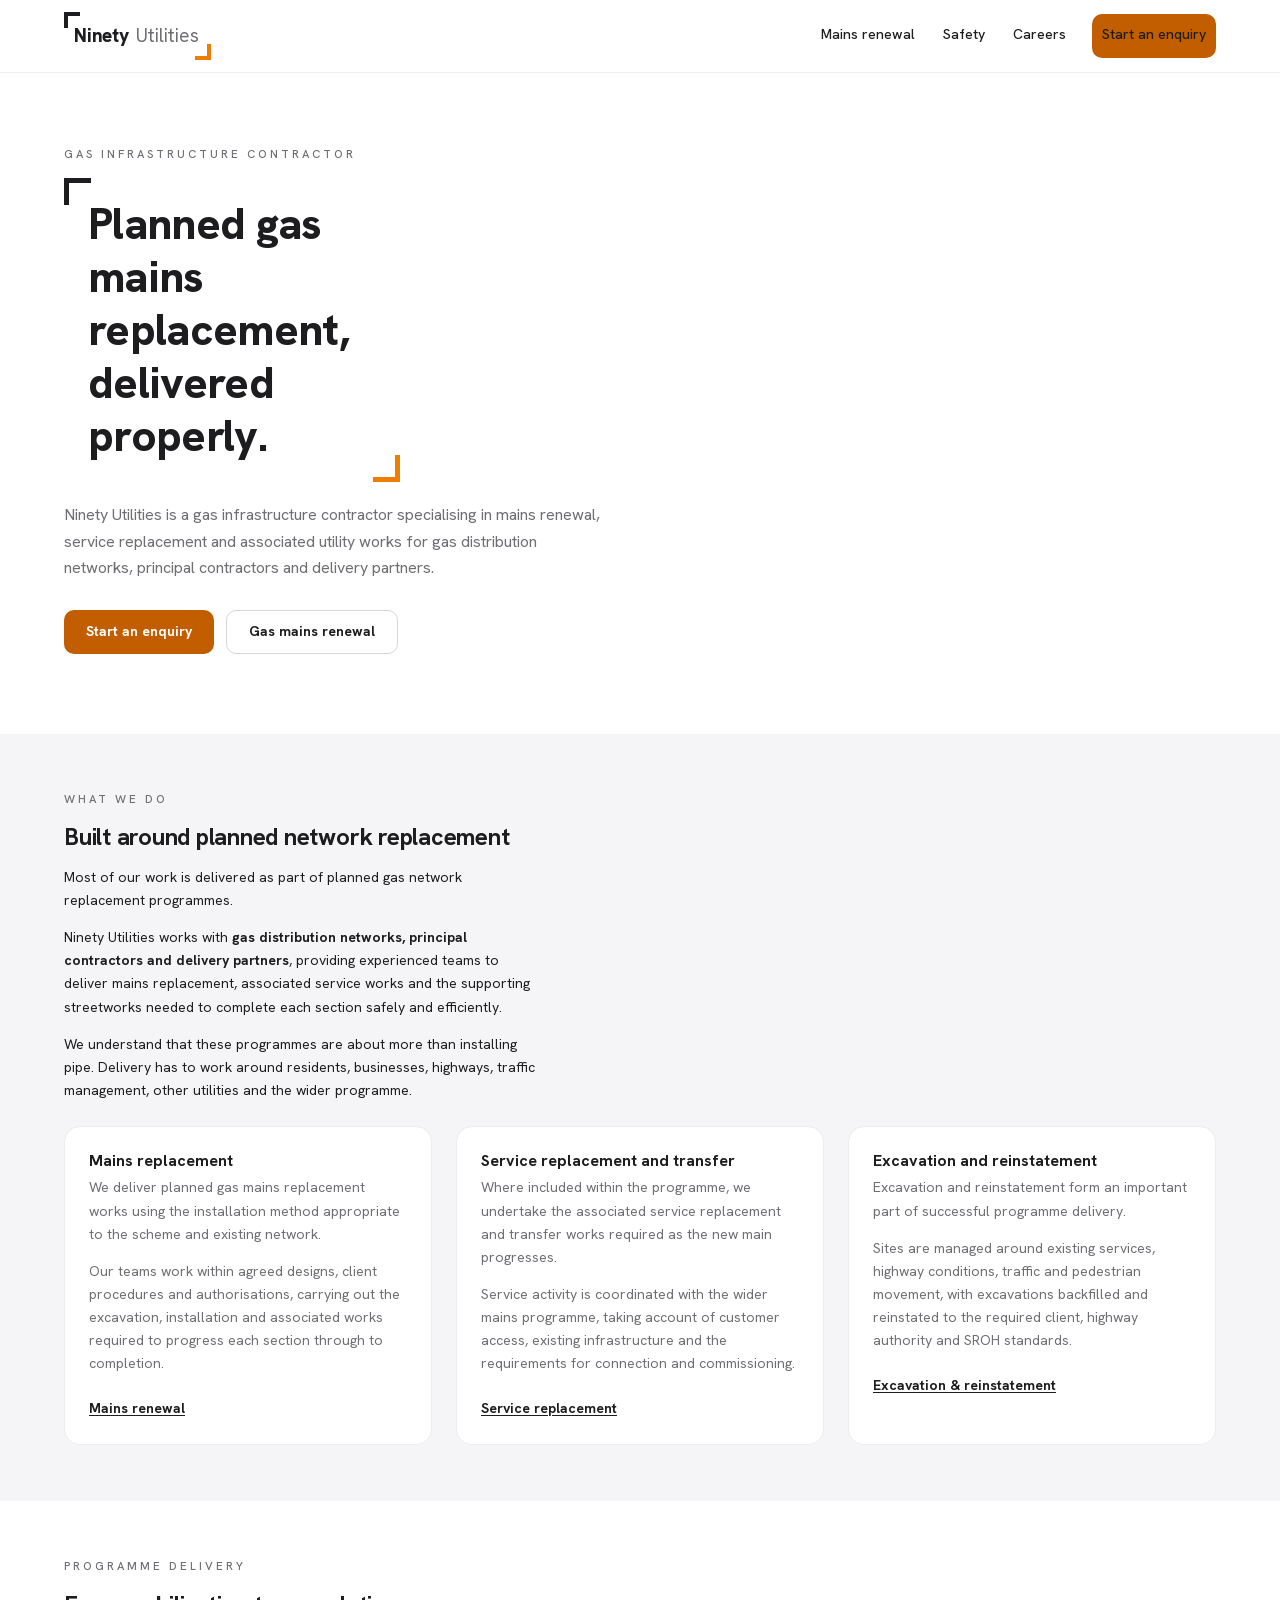
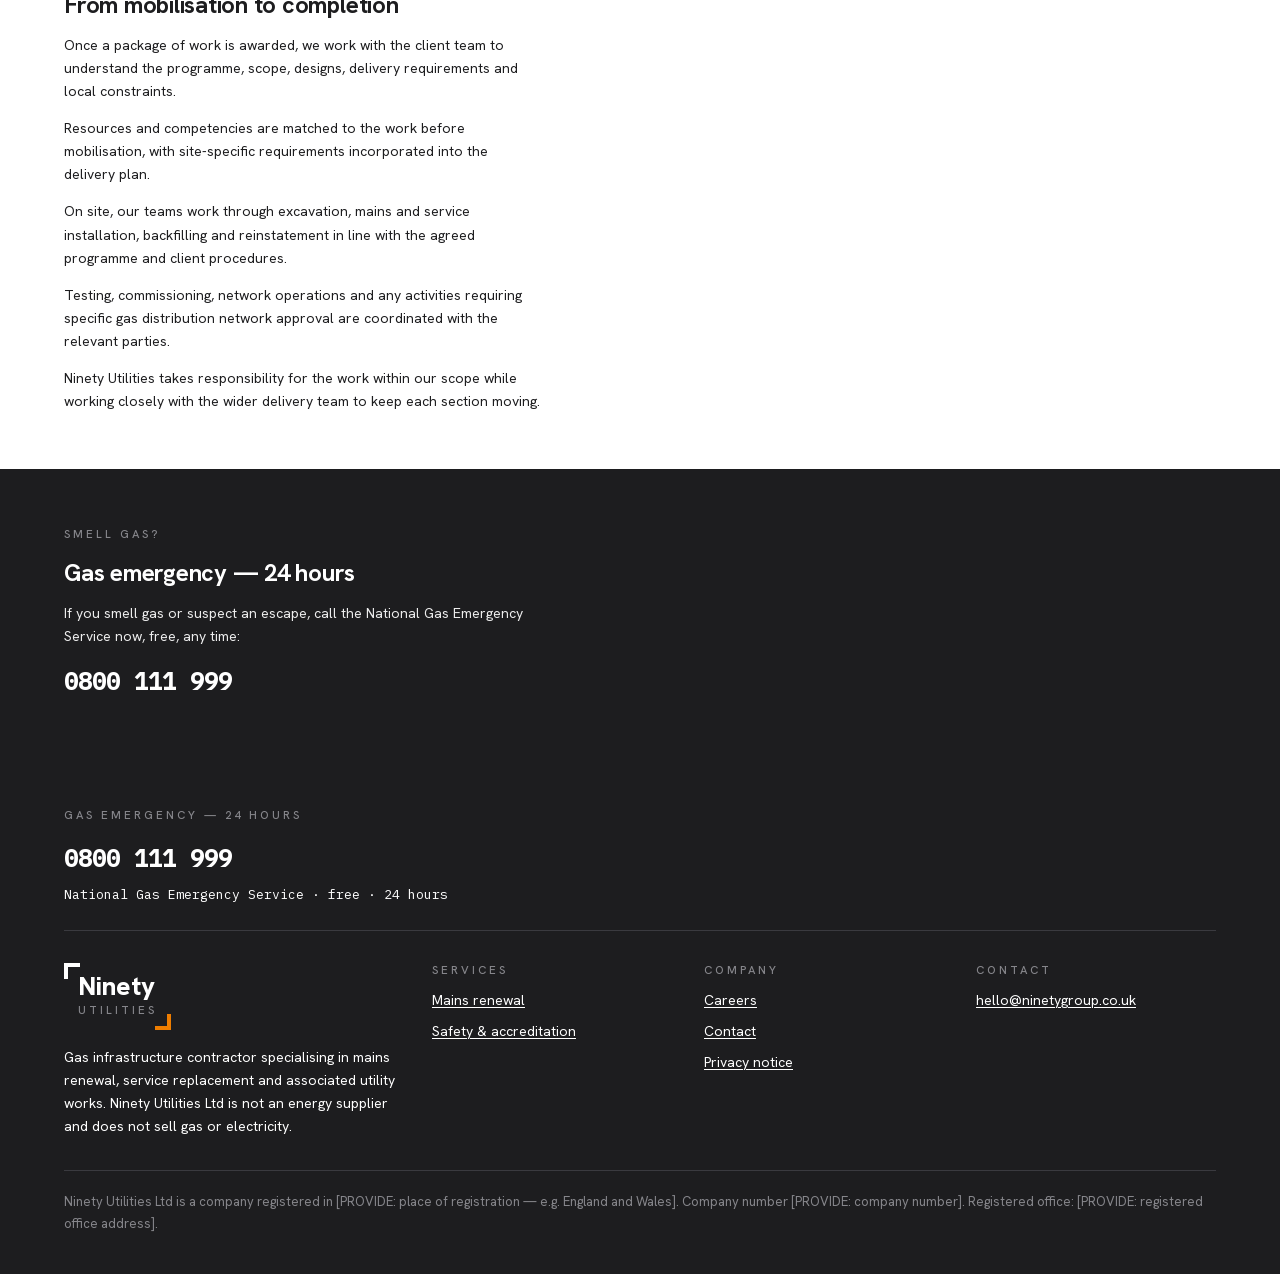
==== commit 87dc0d10: "Drop all scaffolded content: connections/works pages, capability figures, empty H&S and accreditatio" ====
--- a/index.html
+++ b/index.html
@@ -3,15 +3,15 @@
 <head>
   <meta charset="utf-8">
   <meta name="viewport" content="width=device-width, initial-scale=1">
-  <title>Ninety Utilities Ltd — Gas Mains Renewal and Connections</title>
-  <meta name="description" content="Ninety Utilities Ltd is a UK gas infrastructure contractor: gas mains renewal and new connections, delivered as a subcontractor to gas distribution networks and developers.">
+  <title>Ninety Utilities Ltd — Gas Mains Renewal</title>
+  <meta name="description" content="Ninety Utilities Ltd is a UK gas infrastructure contractor specialising in mains renewal, service replacement and associated utility works for gas distribution networks, principal contractors and delivery partners.">
   <link rel="canonical" href="https://ninetygroup.co.uk/">
   <link rel="icon" href="/assets/favicon.svg" type="image/svg+xml">
   <link rel="stylesheet" href="/styles.css">
   <meta property="og:type" content="website">
   <meta property="og:site_name" content="Ninety Utilities Ltd">
-  <meta property="og:title" content="Ninety Utilities Ltd — Gas Mains Renewal and Connections">
-  <meta property="og:description" content="UK gas infrastructure contractor: gas mains renewal and new connections, delivered as a subcontractor to gas distribution networks and developers.">
+  <meta property="og:title" content="Ninety Utilities Ltd — Gas Mains Renewal">
+  <meta property="og:description" content="UK gas infrastructure contractor specialising in mains renewal, service replacement and associated utility works for gas distribution networks, principal contractors and delivery partners.">
   <meta property="og:url" content="https://ninetygroup.co.uk/">
   <script type="application/ld+json">
   {
@@ -34,7 +34,6 @@
       <a class="lockup" href="/" aria-label="Ninety Utilities — home"><span class="n">Ninety</span><span class="u">Utilities</span></a>
       <nav class="site-nav" aria-label="Main">
         <a href="/mains-renewal.html">Mains renewal</a>
-        <a href="/connections.html">Connections</a>
         <a href="/safety.html">Safety</a>
         <a href="/careers.html">Careers</a>
         <a class="btn" href="/contact.html">Start an enquiry</a>
@@ -44,59 +43,24 @@
 
   <main id="main">
 
-    <!-- ============================================================
-         HERO — corner-frame use 1 of 2 on this page.
-         [PROVIDE: the one-line statement of what Ninety does. The
-         sentence below is the example from the brand guidelines and
-         is a PLACEHOLDER until you confirm it as real positioning.]
-         ============================================================ -->
     <section class="hero" aria-labelledby="hero-heading">
       <div class="wrap">
         <span class="label">Gas infrastructure contractor</span>
         <div class="corner-frame">
-          <h1 id="hero-heading">Gas mains renewal and connections, delivered live.</h1>
-        </div>
-        <p class="lead measure">
-          <!-- PLACEHOLDER EXAMPLE — replace with confirmed positioning: -->
-          Ninety Utilities Ltd installs and replaces gas distribution pipework
-          as a subcontractor to gas networks and developers.
-        </p>
+          <h1 id="hero-heading">Planned gas mains replacement, delivered properly.</h1>
+        </div>
+        <p class="lead measure">Ninety Utilities is a gas infrastructure
+           contractor specialising in mains renewal, service replacement and
+           associated utility works for gas distribution networks, principal
+           contractors and delivery partners.</p>
         <div class="btn-row">
           <a class="btn" href="/contact.html">Start an enquiry</a>
-          <a class="btn secondary" href="/safety.html">See our accreditations</a>
-        </div>
-      </div>
-    </section>
-
-    <!-- ============================================================
-         CAPABILITY FIGURES — numerals in 800, unit/label in mono.
-         [PROVIDE: 2–4 REAL, DATED figures — e.g. operatives on the
-         books, diameters worked, depots. Brand rule: figures must be
-         real and dated; no rounded-up marketing numbers. LEAVE THIS
-         SECTION OUT ENTIRELY until real figures exist — do not launch
-         with placeholders visible.]
-         ============================================================ -->
-    <section aria-labelledby="figures-heading">
-      <div class="wrap">
-        <h2 id="figures-heading" class="label" style="margin-bottom:0">Capability</h2>
-        <div class="grid cols-3">
-          <div class="figure">
-            <span class="num">[PROVIDE]</span>
-            <span class="unit">[PROVIDE: unit and label · dated]</span>
-          </div>
-          <div class="figure">
-            <span class="num">[PROVIDE]</span>
-            <span class="unit">[PROVIDE: unit and label · dated]</span>
-          </div>
-          <div class="figure">
-            <span class="num">[PROVIDE]</span>
-            <span class="unit">[PROVIDE: unit and label · dated]</span>
-          </div>
-        </div>
-      </div>
-    </section>
-
-    <section class="white" aria-labelledby="what-heading">
+          <a class="btn secondary" href="/mains-renewal.html">Gas mains renewal</a>
+        </div>
+      </div>
+    </section>
+
+    <section aria-labelledby="what-heading">
       <div class="wrap">
         <span class="label">What we do</span>
         <h2 id="what-heading">Built around planned network replacement</h2>
@@ -150,7 +114,7 @@
       </div>
     </section>
 
-    <section aria-labelledby="programme-heading">
+    <section class="white" aria-labelledby="programme-heading">
       <div class="wrap">
         <span class="label">Programme delivery</span>
         <h2 id="programme-heading">From mobilisation to completion</h2>
@@ -189,19 +153,6 @@
       </div>
     </section>
 
-    <!-- Works in your street — public routing, ~30 words. -->
-    <section class="white" aria-labelledby="street-heading">
-      <div class="wrap">
-        <span class="label">For residents</span>
-        <h2 id="street-heading">Works in your street?</h2>
-        <p class="measure">What we're doing, how long it takes, and who to
-           speak to on site.</p>
-        <div class="btn-row">
-          <a class="btn secondary" href="/works.html">Works in your street</a>
-        </div>
-      </div>
-    </section>
-
   </main>
 
   <footer class="site-footer on-ink">
@@ -223,14 +174,12 @@
           <h2>Services</h2>
           <ul>
             <li><a href="/mains-renewal.html">Mains renewal</a></li>
-            <li><a href="/connections.html">Connections</a></li>
             <li><a href="/safety.html">Safety &amp; accreditation</a></li>
           </ul>
         </nav>
         <nav aria-label="Footer — company">
           <h2>Company</h2>
           <ul>
-            <li><a href="/works.html">Works in your street</a></li>
             <li><a href="/careers.html">Careers</a></li>
             <li><a href="/contact.html">Contact</a></li>
             <li><a href="/privacy.html">Privacy notice</a></li>
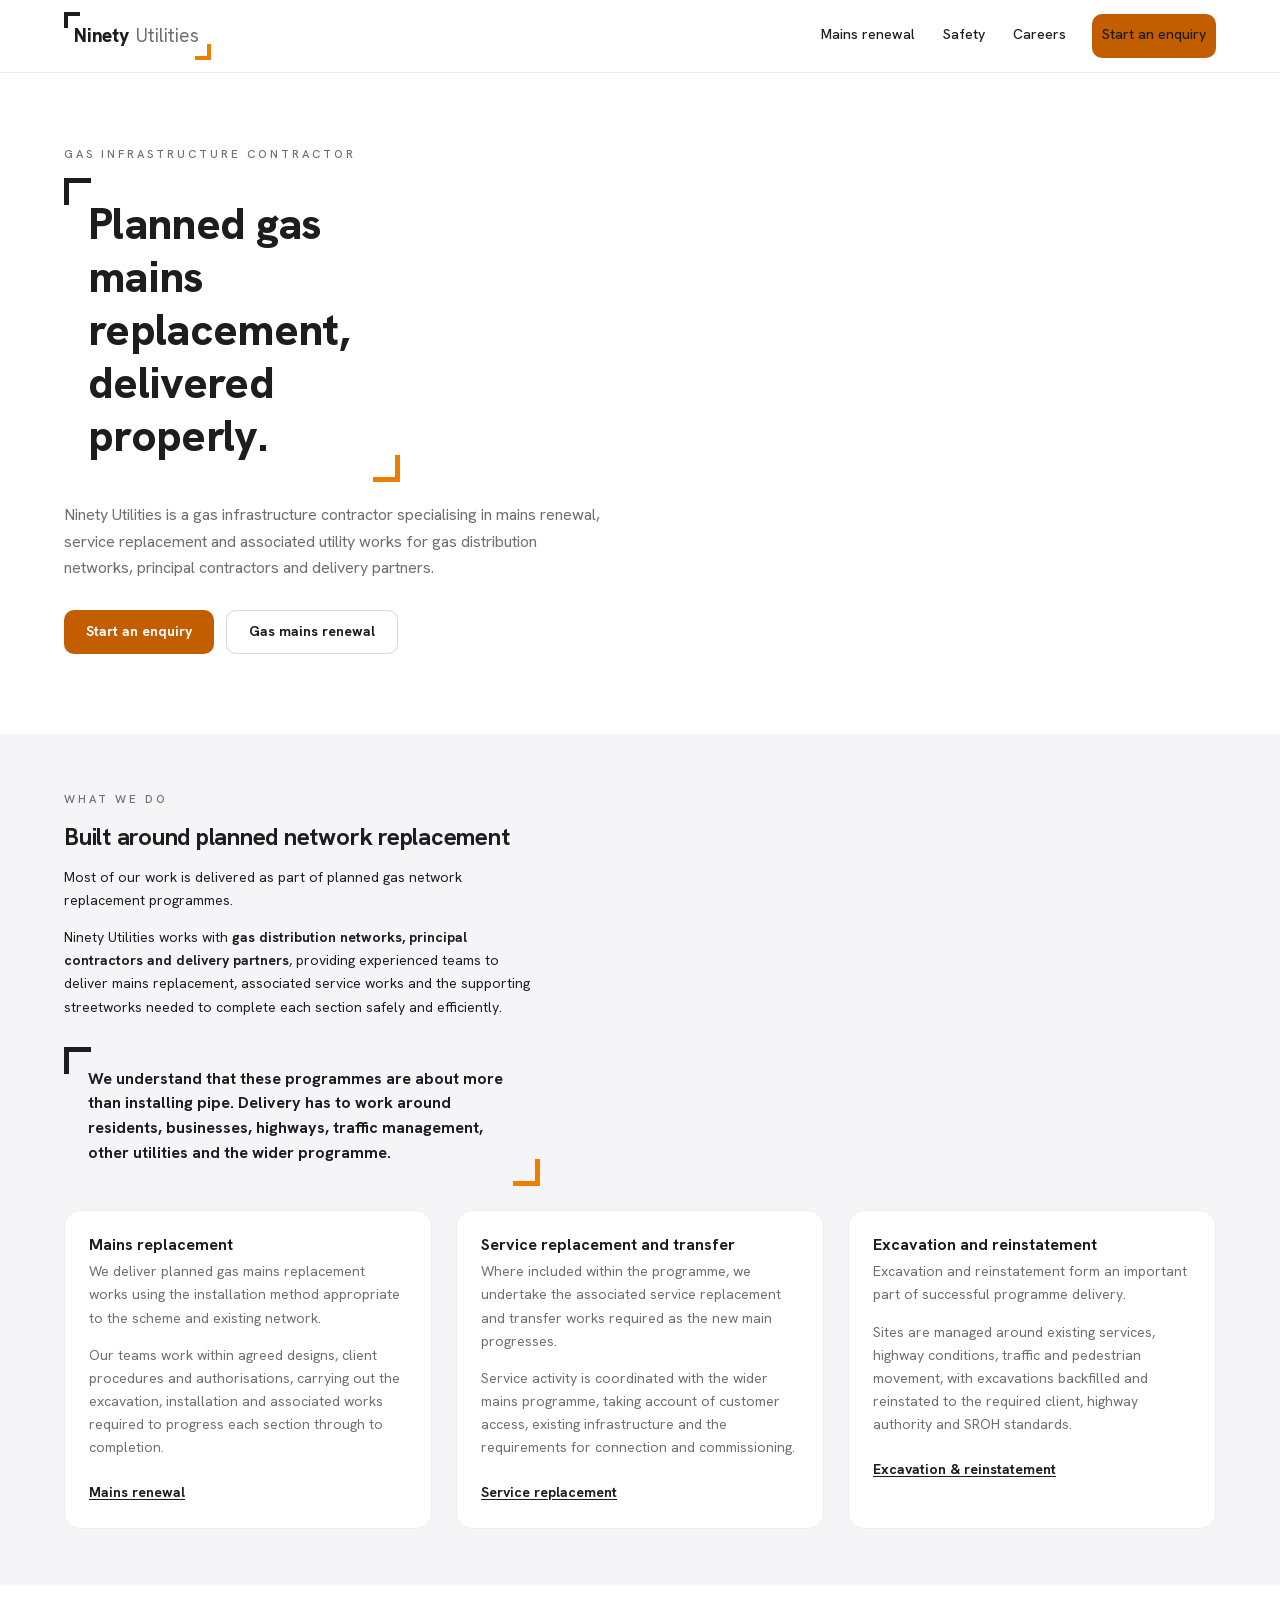
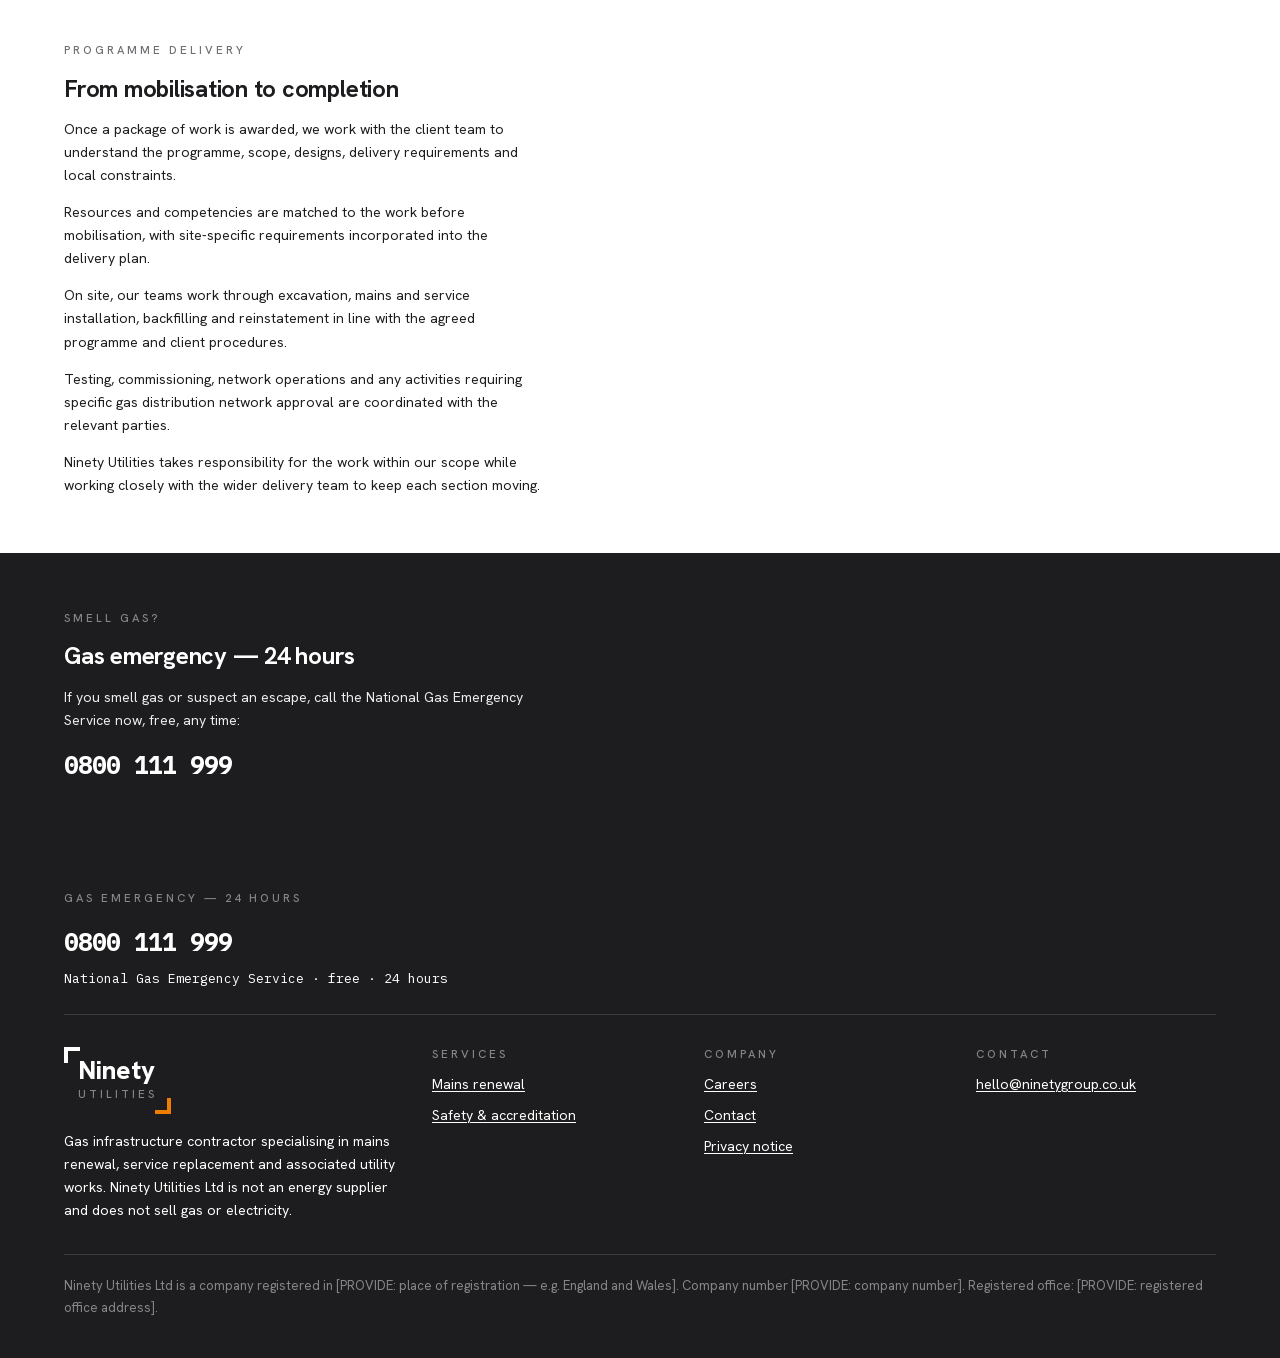
==== commit 8eae6f41: "Extend corner device: framed page titles, one pull-quote per page, card hover corners Co-Authored-By" ====
--- a/index.html
+++ b/index.html
@@ -72,6 +72,8 @@
              experienced teams to deliver mains replacement, associated
              service works and the supporting streetworks needed to complete
              each section safely and efficiently.</p>
+        </div>
+        <div class="corner-frame pull">
           <p>We understand that these programmes are about more than
              installing pipe. Delivery has to work around residents,
              businesses, highways, traffic management, other utilities and
--- a/styles.css
+++ b/styles.css
@@ -167,8 +167,17 @@
   letter-spacing: 0.26em; text-transform: uppercase;
 }
 
-/* The corner device as a framing element — at most twice per page. */
+/* The corner device as a framing element — at most twice per page
+   (page-title frame + one pull-quote), plus card active states. */
 .corner-frame { position: relative; padding: 20px 24px; }
+.page-intro .corner-frame,
+.hero .corner-frame { display: inline-block; }
+.page-intro .corner-frame { margin-bottom: 12px; }
+.page-intro .corner-frame h1 { margin: 0; }
+
+/* Pull-quote callout: one per page, subhead weight, framed. */
+.corner-frame.pull { margin: 28px 0 0; max-width: 34em; }
+.corner-frame.pull p { margin: 0; font-size: 16px; font-weight: 700; line-height: 1.55; }
 .corner-frame::before,
 .corner-frame::after { content: ""; position: absolute; width: 22px; height: 22px; }
 .corner-frame::before {
@@ -254,11 +263,35 @@
 @media (min-width: 960px)  { .grid.cols-3 { grid-template-columns: repeat(3, 1fr); } }
 
 .card {
+  position: relative;
   background: var(--card);
   border: 1px solid var(--line);
   border-radius: var(--radius);
   padding: 24px;
 }
+/* Active-state corners on cards (brand guide: a legitimate corner use). */
+.card::before,
+.card::after {
+  content: "";
+  position: absolute;
+  width: 18px;
+  height: 18px;
+  opacity: 0;
+  transition: opacity 120ms linear;
+  pointer-events: none;
+}
+.card::before {
+  top: -1px; left: -1px;
+  border-top: 4px solid var(--ink);
+  border-left: 4px solid var(--ink);
+}
+.card::after {
+  bottom: -1px; right: -1px;
+  border-bottom: 4px solid var(--orange);
+  border-right: 4px solid var(--orange);
+}
+.card:hover::before, .card:hover::after,
+.card:focus-within::before, .card:focus-within::after { opacity: 1; }
 .card h3 { margin-bottom: 0.4em; }
 .card p { color: var(--text-2); }
 .card .cta { display: inline-block; margin-top: 8px; font-weight: 700; }
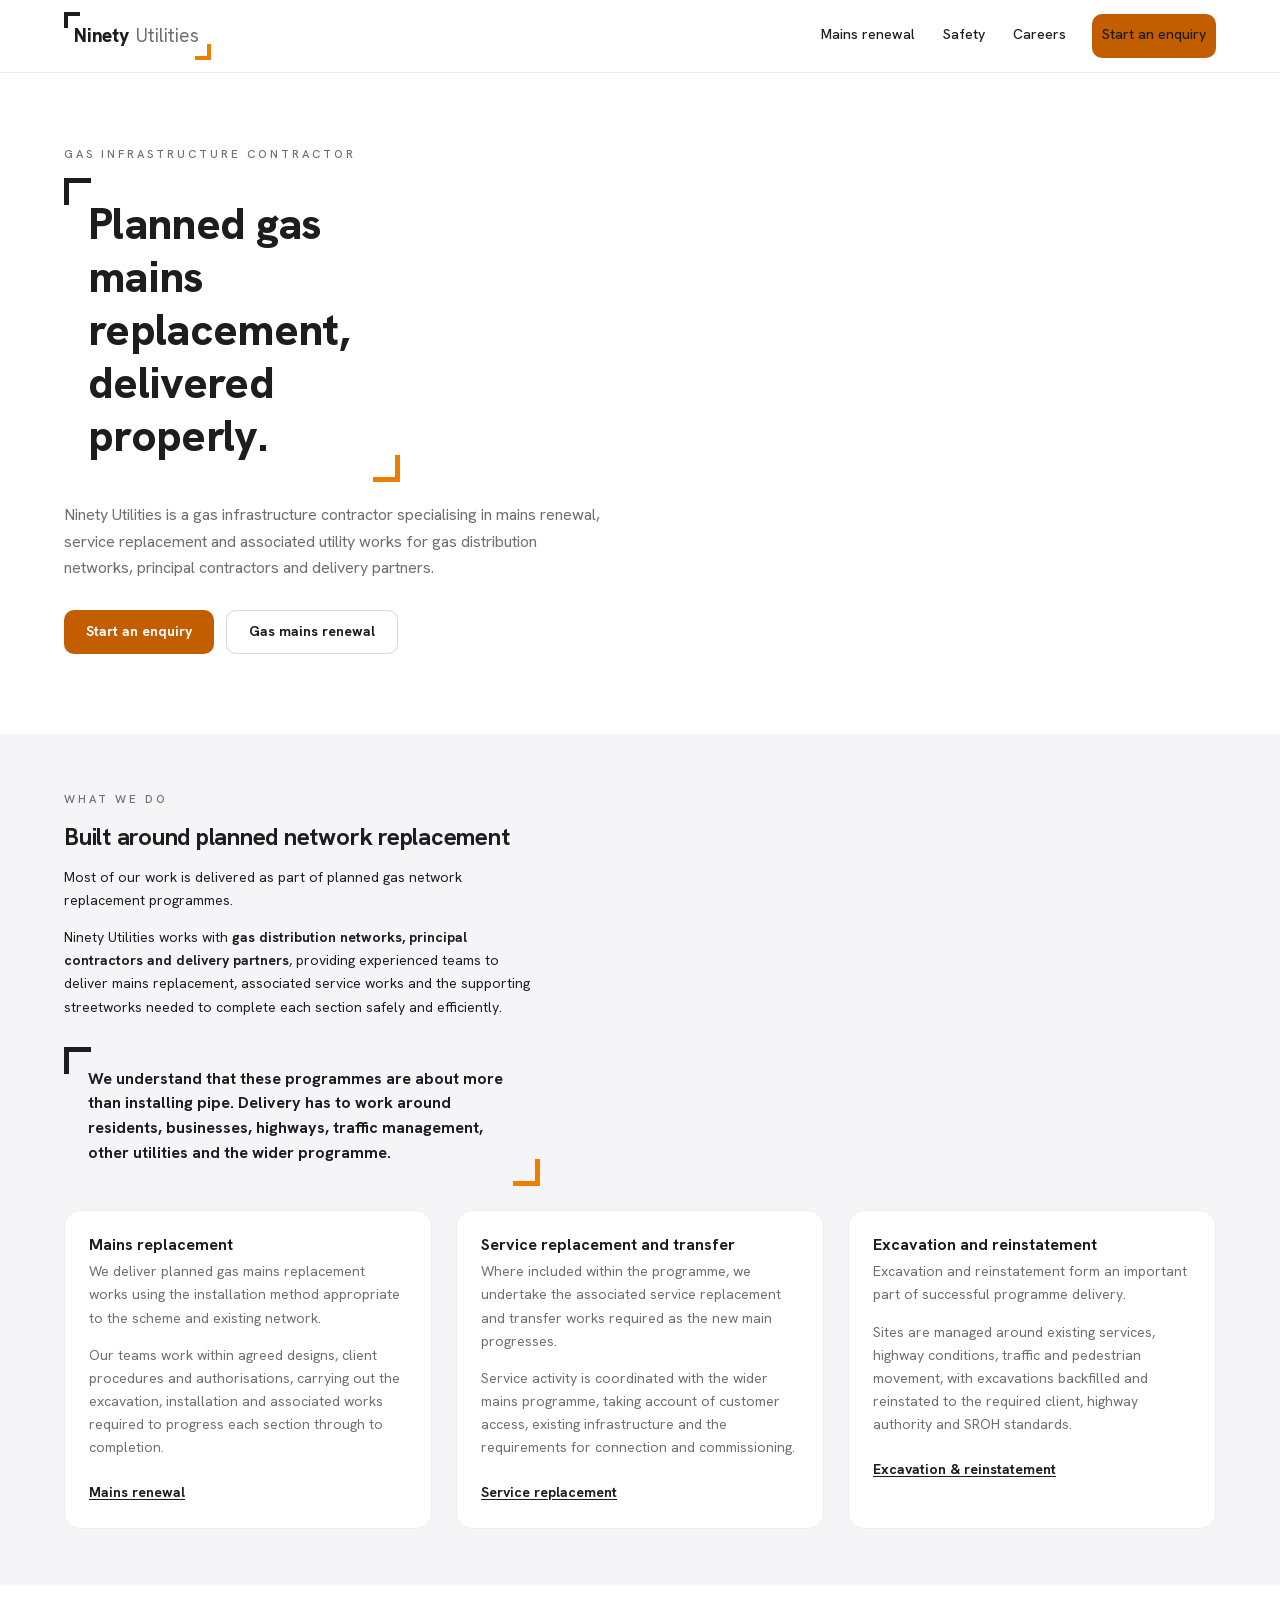
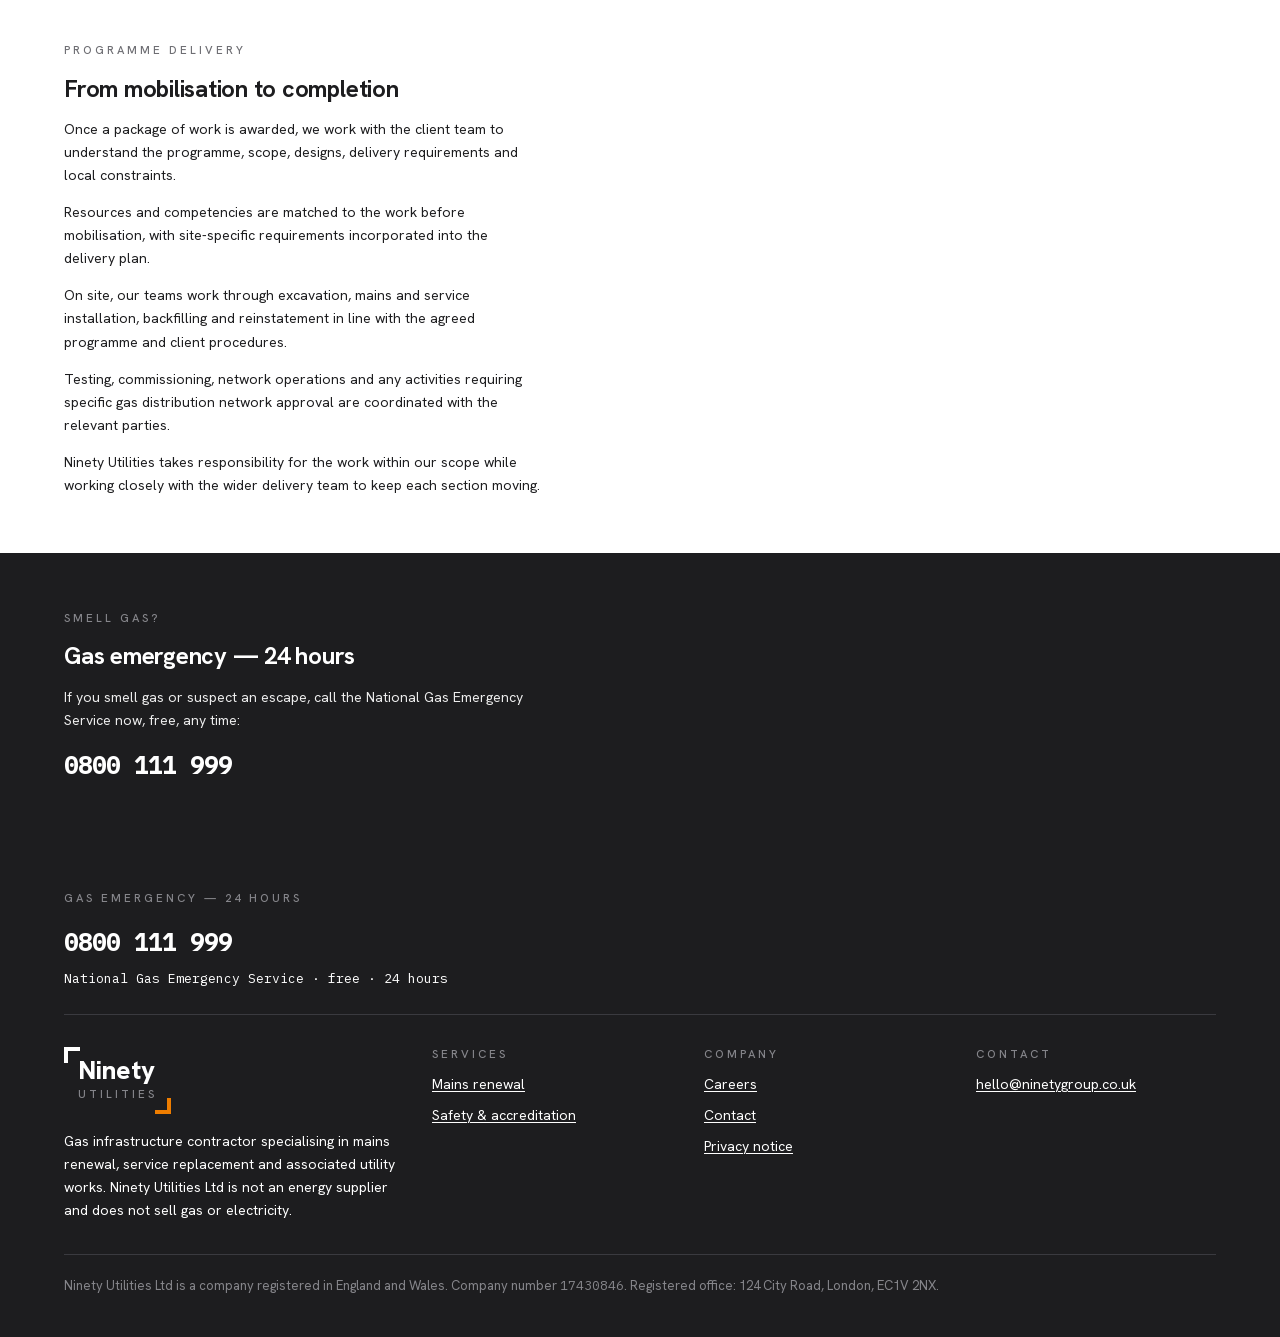
==== commit b5f3bcf6: "Statutory disclosures live: company 17430846, registered office, privacy retention periods Co-Author" ====
--- a/index.html
+++ b/index.html
@@ -18,13 +18,21 @@
     "@context": "https://schema.org",
     "@type": "Organization",
     "name": "Ninety Utilities Ltd",
+    "legalName": "NINETY UTILITIES LTD",
+    "identifier": "17430846",
     "url": "https://ninetygroup.co.uk/",
-    "email": "hello@ninetygroup.co.uk"
+    "email": "hello@ninetygroup.co.uk",
+    "address": {
+      "@type": "PostalAddress",
+      "streetAddress": "124 City Road",
+      "addressLocality": "London",
+      "postalCode": "EC1V 2NX",
+      "addressCountry": "GB"
+    }
   }
   </script>
-  <!-- JSON-LD deliberately minimal. Add "address", "telephone", "logo" and
-       "legalName" once the registered office, phone number and logo files
-       exist. No "sameAs" or membership claims without evidence. -->
+  <!-- JSON-LD: add "telephone" and "logo" when they exist. No "sameAs" or
+       membership claims without evidence. -->
 </head>
 <body>
   <a class="skip-link" href="#main">Skip to main content</a>
@@ -195,10 +203,9 @@
         </div>
       </div>
       <p class="statutory">
-        Ninety Utilities Ltd is a company registered in
-        [PROVIDE: place of registration — e.g. England and Wales].
-        Company number [PROVIDE: company number].
-        Registered office: [PROVIDE: registered office address].
+        Ninety Utilities Ltd is a company registered in England and Wales.
+        Company number <span class="data">17430846</span>.
+        Registered office: 124 City Road, London, EC1V 2NX.
       </p>
     </div>
   </footer>
